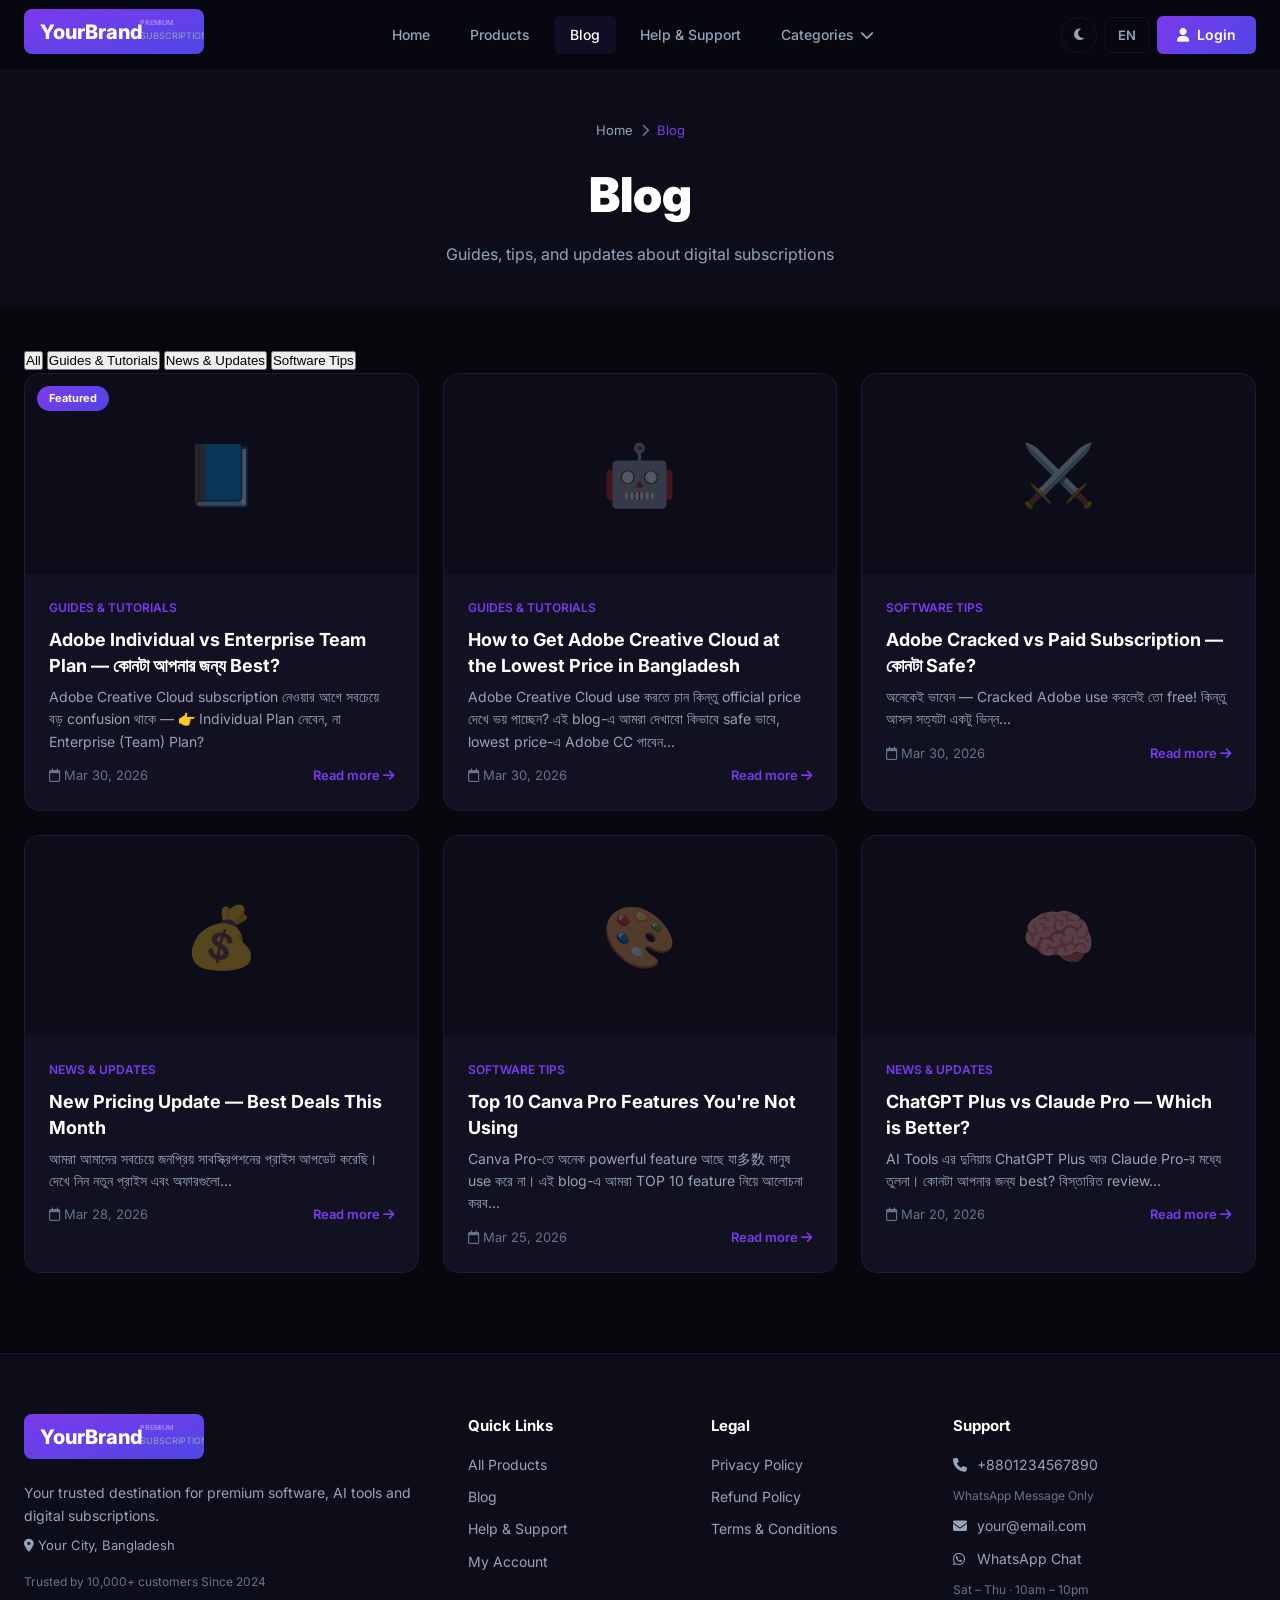
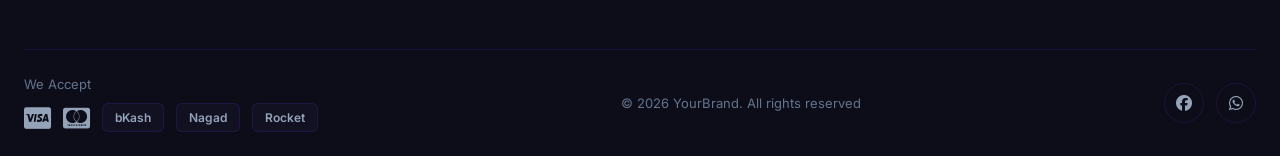
==== blog.html @ 8db52dab "Add files via upload" ====
<!DOCTYPE html>
<html lang="en">
<head>
    <meta charset="UTF-8">
    <meta name="viewport" content="width=device-width, initial-scale=1.0">
    <title>Blog — YourBrand</title>
    <link rel="stylesheet" href="style.css">
    <link href="https://fonts.googleapis.com/css2?family=Inter:wght@300;400;500;600;700;800;900&display=swap" rel="stylesheet">
    <link rel="stylesheet" href="https://cdnjs.cloudflare.com/ajax/libs/font-awesome/6.5.1/css/all.min.css">
</head>
<body>
    <nav class="navbar">
        <div class="container">
            <a href="index.html" class="logo">
                <svg width="180" height="45" viewBox="0 0 180 45" fill="none" xmlns="http://www.w3.org/2000/svg">
                    <rect width="180" height="45" rx="8" fill="url(#logo-grad)"/>
                    <text x="16" y="30" font-family="Inter" font-weight="800" font-size="20" fill="white">YourBrand</text>
                    <text x="116" y="16" font-family="Inter" font-weight="600" font-size="7" fill="#a78bfa">PREMIUM</text>
                    <text x="116" y="30" font-family="Inter" font-weight="400" font-size="9" fill="#94a3b8">SUBSCRIPTIONS</text>
                    <defs><linearGradient id="logo-grad" x1="0" y1="0" x2="1" y2="1"><stop offset="0%" stop-color="#7c3aed"/><stop offset="100%" stop-color="#4f46e5"/></linearGradient></defs>
                </svg>
            </a>
            <div class="nav-links">
                <a href="index.html">Home</a>
                <a href="products.html">Products</a>
                <a href="blog.html" class="active">Blog</a>
                <a href="support.html">Help & Support</a>
                <div class="nav-dropdown">
                    <button class="dropbtn">Categories <i class="fas fa-chevron-down"></i></button>
                    <div class="dropdown-content">
                        <a href="products.html?cat=adobe">Adobe</a>
                        <a href="products.html?cat=ai">AI Tools</a>
                        <a href="products.html?cat=creative">Creative & Design</a>
                        <a href="products.html?cat=video">Video & Editing</a>
                        <a href="products.html?cat=microsoft">Microsoft</a>
                        <a href="products.html?cat=vpn">VPN & Security</a>
                        <a href="products.html?cat=streaming">Streaming & Entertainment</a>
                    </div>
                </div>
            </div>
            <div class="nav-right">
                <button class="theme-toggle" onclick="toggleTheme()"><i class="fas fa-moon"></i></button>
                <button class="lang-toggle">EN</button>
                <a href="login.html" class="btn-login"><i class="fas fa-user"></i> Login</a>
                <div class="hamburger" onclick="toggleMobileMenu()"><i class="fas fa-bars"></i></div>
            </div>
        </div>
    </nav>

    <section class="page-header">
        <div class="container">
            <div class="breadcrumb">
                <a href="index.html">Home</a>
                <i class="fas fa-chevron-right"></i>
                <span class="current">Blog</span>
            </div>
            <h1>Blog</h1>
            <p>Guides, tips, and updates about digital subscriptions</p>
        </div>
    </section>

    <section class="featured-products" style="padding-top:40px;">
        <div class="container">
            <div class="filter-bar" id="blogFilter" style="justify-content:flex-start;">
                <button class="filter-btn active" onclick="filterBlog('all')">All</button>
                <button class="filter-btn" onclick="filterBlog('guides')">Guides & Tutorials</button>
                <button class="filter-btn" onclick="filterBlog('news')">News & Updates</button>
                <button class="filter-btn" onclick="filterBlog('tips')">Software Tips</button>
            </div>

            <div id="blogGrid" class="blog-grid"></div>
        </div>
    </section>

    <footer class="footer">
        <div class="container">
            <div class="footer-grid">
                <div class="footer-brand">
                    <svg width="180" height="45" viewBox="0 0 180 45" fill="none" xmlns="http://www.w3.org/2000/svg">
                        <rect width="180" height="45" rx="8" fill="url(#logo-grad2)"/>
                        <text x="16" y="30" font-family="Inter" font-weight="800" font-size="20" fill="white">YourBrand</text>
                        <text x="116" y="16" font-family="Inter" font-weight="600" font-size="7" fill="#a78bfa">PREMIUM</text>
                        <text x="116" y="30" font-family="Inter" font-weight="400" font-size="9" fill="#94a3b8">SUBSCRIPTIONS</text>
                        <defs><linearGradient id="logo-grad2" x1="0" y1="0" x2="1" y2="1"><stop offset="0%" stop-color="#7c3aed"/><stop offset="100%" stop-color="#4f46e5"/></linearGradient></defs>
                    </svg>
                    <p>Your trusted destination for premium software, AI tools and digital subscriptions.</p>
                    <p class="footer-address"><i class="fas fa-location-dot"></i> Your City, Bangladesh</p>
                    <p class="footer-tagline">Trusted by 10,000+ customers Since 2024</p>
                </div>
                <div class="footer-links">
                    <h4>Quick Links</h4>
                    <ul>
                        <li><a href="products.html">All Products</a></li>
                        <li><a href="blog.html">Blog</a></li>
                        <li><a href="support.html">Help & Support</a></li>
                        <li><a href="dashboard.html">My Account</a></li>
                    </ul>
                </div>
                <div class="footer-links">
                    <h4>Legal</h4>
                    <ul>
                        <li><a href="privacy.html">Privacy Policy</a></li>
                        <li><a href="refund.html">Refund Policy</a></li>
                        <li><a href="privacy.html#terms">Terms & Conditions</a></li>
                    </ul>
                </div>
                <div class="footer-links">
                    <h4>Support</h4>
                    <ul class="support-list">
                        <li><a href="tel:+8801234567890"><i class="fas fa-phone"></i> +8801234567890</a></li>
                        <li class="small-text">WhatsApp Message Only</li>
                        <li><a href="mailto:your@email.com"><i class="fas fa-envelope"></i> your@email.com</a></li>
                        <li><a href="#"><i class="fab fa-whatsapp"></i> WhatsApp Chat</a></li>
                        <li class="small-text">Sat – Thu · 10am – 10pm</li>
                    </ul>
                </div>
            </div>
            <div class="footer-bottom">
                <div class="payment-methods">
                    <p>We Accept</p>
                    <div class="payment-icons">
                        <i class="fab fa-cc-visa"></i>
                        <i class="fab fa-cc-mastercard"></i>
                        <span class="payment-local">bKash</span>
                        <span class="payment-local">Nagad</span>
                        <span class="payment-local">Rocket</span>
                    </div>
                </div>
                <p class="copyright">&copy; 2026 YourBrand. All rights reserved</p>
                <div class="social-links">
                    <a href="#"><i class="fab fa-facebook"></i></a>
                    <a href="#"><i class="fab fa-whatsapp"></i></a>
                </div>
            </div>
        </div>
    </footer>

    <button id="backToTop" onclick="window.scrollTo({top:0,behavior:'smooth'})">
        <i class="fas fa-arrow-up"></i>
    </button>

    <script>
        function toggleTheme() {
            document.body.classList.toggle('light-mode');
            const icon = document.querySelector('.theme-toggle i');
            icon.classList.toggle('fa-moon');
            icon.classList.toggle('fa-sun');
        }
        function toggleMobileMenu() {
            document.querySelector('.nav-links').classList.toggle('open');
            document.querySelector('.nav-right').classList.toggle('open');
        }
        window.addEventListener('scroll', () => {
            document.getElementById('backToTop').style.display = window.scrollY > 300 ? 'flex' : 'none';
        });

        const blogPosts = [
            {
                id: 1, category: "guides", catName: "Guides & Tutorials",
                title: "Adobe Individual vs Enterprise Team Plan — কোনটা আপনার জন্য Best?",
                excerpt: "Adobe Creative Cloud subscription নেওয়ার আগে সবচেয়ে বড় confusion থাকে — 👉 Individual Plan নেবেন, না Enterprise (Team) Plan?",
                date: "Mar 30, 2026", featured: true
            },
            {
                id: 2, category: "guides", catName: "Guides & Tutorials",
                title: "How to Get Adobe Creative Cloud at the Lowest Price in Bangladesh",
                excerpt: "Adobe Creative Cloud use করতে চান কিন্তু official price দেখে ভয় পাচ্ছেন? এই blog-এ আমরা দেখাবো কিভাবে safe ভাবে, lowest price-এ Adobe CC পাবেন...",
                date: "Mar 30, 2026"
            },
            {
                id: 3, category: "tips", catName: "Software Tips",
                title: "Adobe Cracked vs Paid Subscription — কোনটা Safe?",
                excerpt: "অনেকেই ভাবেন — Cracked Adobe use করলেই তো free! কিন্তু আসল সত্যটা একটু ভিন্ন...",
                date: "Mar 30, 2026"
            },
            {
                id: 4, category: "news", catName: "News & Updates",
                title: "New Pricing Update — Best Deals This Month",
                excerpt: "আমরা আমাদের সবচেয়ে জনপ্রিয় সাবস্ক্রিপশনের প্রাইস আপডেট করেছি। দেখে নিন নতুন প্রাইস এবং অফারগুলো...",
                date: "Mar 28, 2026"
            },
            {
                id: 5, category: "tips", catName: "Software Tips",
                title: "Top 10 Canva Pro Features You're Not Using",
                excerpt: "Canva Pro-তে অনেক powerful feature আছে যা多数 মানুষ use করে না। এই blog-এ আমরা TOP 10 feature নিয়ে আলোচনা করব...",
                date: "Mar 25, 2026"
            },
            {
                id: 6, category: "news", catName: "News & Updates",
                title: "ChatGPT Plus vs Claude Pro — Which is Better?",
                excerpt: "AI Tools এর দুনিয়ায় ChatGPT Plus আর Claude Pro-র মধ্যে তুলনা। কোনটা আপনার জন্য best? বিস্তারিত review...",
                date: "Mar 20, 2026"
            }
        ];

        function renderBlog(posts) {
            const grid = document.getElementById('blogGrid');
            grid.innerHTML = '';
            posts.forEach((post, i) => {
                const featuredHtml = post.featured ? '<span style="position:absolute;top:12px;left:12px;background:var(--gradient-1);color:white;padding:4px 12px;border-radius:100px;font-size:11px;font-weight:700">Featured</span>' : '';
                const icons = ['📘','🤖','⚔️','💰','🎨','🧠'];
                const card = `
                    <div class="blog-card">
                        <div class="blog-img" style="position:relative">
                            <span style="font-size:60px;opacity:0.3">${icons[i % icons.length]}</span>
                            ${featuredHtml}
                        </div>
                        <div class="blog-content">
                            <span class="blog-category">${post.catName}</span>
                            <h3>${post.title}</h3>
                            <p>${post.excerpt}</p>
                            <div class="blog-meta">
                                <span><i class="far fa-calendar"></i> ${post.date}</span>
                                <a href="#" class="read-more">Read more <i class="fas fa-arrow-right"></i></a>
                            </div>
                        </div>
                    </div>
                `;
                grid.innerHTML += card;
            });
        }

        function filterBlog(category) {
            document.querySelectorAll('#blogFilter .filter-btn').forEach(b => b.classList.remove('active'));
            event.target.classList.add('active');
            if (category === 'all') renderBlog(blogPosts);
            else renderBlog(blogPosts.filter(p => p.category === category));
        }

        document.addEventListener('DOMContentLoaded', () => renderBlog(blogPosts));
    </script>
</body>
</html>
---- style.css ----
/* ═══════════════════════════════════════
   YOURBRAND — Complete Stylesheet
   Same design as AdobeWala Clone
   ═══════════════════════════════════════ */

:root {
    --bg-primary: #07070d;
    --bg-secondary: #0d0d1a;
    --bg-card: #111122;
    --bg-card-hover: #1a1a30;
    --text-primary: #ffffff;
    --text-secondary: #94a3b8;
    --text-muted: #64748b;
    --accent-primary: #7c3aed;
    --accent-secondary: #4f46e5;
    --accent-glow: rgba(124, 58, 237, 0.3);
    --border-color: rgba(124, 58, 237, 0.15);
    --success: #22c55e;
    --whatsapp: #25d366;
    --gradient-1: linear-gradient(135deg, #7c3aed, #4f46e5);
    --gradient-2: linear-gradient(135deg, #7c3aed, #a855f7);
    --gradient-text: linear-gradient(135deg, #a78bfa, #7c3aed, #4f46e5);
    --shadow-card: 0 8px 32px rgba(0, 0, 0, 0.3);
    --radius: 16px;
    --radius-sm: 10px;
    --radius-xs: 6px;
    --font: 'Inter', -apple-system, sans-serif;
}

.light-mode {
    --bg-primary: #f8fafc;
    --bg-secondary: #f1f5f9;
    --bg-card: #ffffff;
    --bg-card-hover: #f8fafc;
    --text-primary: #0f172a;
    --text-secondary: #475569;
    --text-muted: #94a3b8;
    --border-color: rgba(124, 58, 237, 0.2);
    --shadow-card: 0 8px 32px rgba(0, 0, 0, 0.06);
}

* { margin: 0; padding: 0; box-sizing: border-box; }

body {
    font-family: var(--font);
    background: var(--bg-primary);
    color: var(--text-primary);
    line-height: 1.6;
    overflow-x: hidden;
    transition: background 0.3s, color 0.3s;
}

a { text-decoration: none; color: inherit; }
ul { list-style: none; }
img { max-width: 100%; height: auto; }

.container {
    max-width: 1280px;
    margin: 0 auto;
    padding: 0 24px;
}

/* ── SCROLLBAR ── */
::-webkit-scrollbar { width: 6px; }
::-webkit-scrollbar-track { background: var(--bg-secondary); }
::-webkit-scrollbar-thumb { background: var(--accent-primary); border-radius: 3px; }

/* ── NAVBAR ── */
.navbar {
    position: fixed;
    top: 0;
    left: 0;
    right: 0;
    z-index: 1000;
    background: rgba(7, 7, 13, 0.8);
    backdrop-filter: blur(20px);
    -webkit-backdrop-filter: blur(20px);
    border-bottom: 1px solid var(--border-color);
    transition: background 0.3s;
}

.light-mode .navbar {
    background: rgba(248, 250, 252, 0.8);
}

.navbar .container {
    display: flex;
    align-items: center;
    justify-content: space-between;
    height: 70px;
}

.nav-links {
    display: flex;
    align-items: center;
    gap: 8px;
}

.nav-links a {
    padding: 8px 16px;
    border-radius: var(--radius-xs);
    font-size: 14px;
    font-weight: 500;
    color: var(--text-secondary);
    transition: all 0.3s;
}

.nav-links a:hover,
.nav-links a.active {
    color: var(--text-primary);
    background: rgba(124, 58, 237, 0.1);
}

.nav-dropdown { position: relative; }

.dropbtn {
    background: none;
    border: none;
    color: var(--text-secondary);
    font-family: var(--font);
    font-size: 14px;
    font-weight: 500;
    padding: 8px 16px;
    cursor: pointer;
    display: flex;
    align-items: center;
    gap: 6px;
    border-radius: var(--radius-xs);
}

.dropbtn:hover { color: var(--text-primary); background: rgba(124, 58, 237, 0.1); }

.dropdown-content {
    display: none;
    position: absolute;
    top: 100%;
    left: 0;
    min-width: 220px;
    background: var(--bg-card);
    border: 1px solid var(--border-color);
    border-radius: var(--radius-sm);
    padding: 8px;
    box-shadow: var(--shadow-card);
    z-index: 100;
}

.nav-dropdown:hover .dropdown-content { display: block; }

.dropdown-content a {
    display: block;
    padding: 10px 16px;
    border-radius: var(--radius-xs);
    font-size: 13px;
}

.dropdown-content a:hover { background: rgba(124, 58, 237, 0.1); }

.nav-right {
    display: flex;
    align-items: center;
    gap: 8px;
}

.theme-toggle, .lang-toggle {
    background: none;
    border: 1px solid var(--border-color);
    color: var(--text-secondary);
    width: 36px;
    height: 36px;
    border-radius: 50%;
    cursor: pointer;
    display: flex;
    align-items: center;
    justify-content: center;
    transition: all 0.3s;
    font-family: var(--font);
}

.theme-toggle:hover, .lang-toggle:hover {
    border-color: var(--accent-primary);
    color: var(--text-primary);
}

.lang-toggle { width: auto; padding: 0 12px; border-radius: var(--radius-xs); font-weight: 600; font-size: 13px; }

.btn-login {
    padding: 8px 20px;
    background: var(--gradient-1);
    color: white !important;
    border-radius: var(--radius-xs);
    font-size: 14px;
    font-weight: 600;
    display: flex;
    align-items: center;
    gap: 8px;
    transition: all 0.3s;
}

.btn-login:hover { opacity: 0.9; transform: translateY(-1px); }

.hamburger { display: none; cursor: pointer; color: var(--text-primary); font-size: 22px; }

/* ── HERO ── */
.hero {
    padding: 140px 0 80px;
    text-align: center;
    position: relative;
    overflow: hidden;
}

.hero::before {
    content: '';
    position: absolute;
    top: -50%;
    left: 50%;
    transform: translateX(-50%);
    width: 800px;
    height: 800px;
    background: radial-gradient(circle, rgba(124, 58, 237, 0.08), transparent 70%);
    pointer-events: none;
}

.hero-badge {
    display: inline-block;
    padding: 8px 20px;
    background: rgba(124, 58, 237, 0.1);
    border: 1px solid rgba(124, 58, 237, 0.2);
    border-radius: 100px;
    font-size: 14px;
    font-weight: 500;
    color: var(--accent-primary);
    margin-bottom: 24px;
}

.hero-title {
    font-size: clamp(36px, 5vw, 60px);
    font-weight: 900;
    line-height: 1.1;
    margin-bottom: 20px;
}

.gradient-text {
    background: var(--gradient-text);
    -webkit-background-clip: text;
    -webkit-text-fill-color: transparent;
    background-clip: text;
}

.hero-subtitle {
    font-size: clamp(16px, 2vw, 20px);
    color: var(--text-secondary);
    max-width: 600px;
    margin: 0 auto 32px;
}

.btn-primary {
    display: inline-flex;
    align-items: center;
    gap: 10px;
    padding: 16px 40px;
    background: var(--gradient-1);
    color: white;
    font-size: 16px;
    font-weight: 600;
    border-radius: var(--radius-sm);
    transition: all 0.3s;
    box-shadow: 0 4px 20px rgba(124, 58, 237, 0.3);
}

.btn-primary:hover { transform: translateY(-2px); box-shadow: 0 8px 30px rgba(124, 58, 237, 0.4); }

.hero-stats {
    display: flex;
    justify-content: center;
    gap: 40px;
    margin-top: 60px;
    flex-wrap: wrap;
}

.stat { display: flex; flex-direction: column; align-items: center; }
.stat-num { font-size: 28px; font-weight: 800; color: var(--text-primary); }
.stat-label { font-size: 13px; color: var(--text-muted); margin-top: 4px; }

/* ── SECTIONS ── */
section { padding: 80px 0; }

.section-title {
    font-size: clamp(28px, 3vw, 36px);
    font-weight: 800;
    text-align: center;
    margin-bottom: 8px;
}

.section-subtitle {
    text-align: center;
    color: var(--text-secondary);
    margin-bottom: 40px;
    font-size: 16px;
}

.section-badge {
    display: inline-block;
    padding: 6px 16px;
    background: rgba(124, 58, 237, 0.1);
    border: 1px solid rgba(124, 58, 237, 0.2);
    border-radius: 100px;
    font-size: 13px;
    color: var(--accent-primary);
    font-weight: 500;
}

.section-header {
    display: flex;
    align-items: center;
    justify-content: center;
    gap: 16px;
    margin-bottom: 8px;
    flex-wrap: wrap;
}

/* ── CATEGORIES ── */
.categories-grid {
    display: grid;
    grid-template-columns: repeat(auto-fill, minmax(160px, 1fr));
    gap: 16px;
}

.category-card {
    background: var(--bg-card);
    border: 1px solid var(--border-color);
    border-radius: var(--radius);
    padding: 24px 16px;
    text-align: center;
    transition: all 0.3s;
    cursor: pointer;
}

.category-card:hover {
    transform: translateY(-4px);
    border-color: var(--accent-primary);
    box-shadow: 0 8px 24px rgba(124, 58, 237, 0.15);
}

.cat-icon {
    width: 48px;
    height: 48px;
    background: rgba(124, 58, 237, 0.1);
    border-radius: 12px;
    display: flex;
    align-items: center;
    justify-content: center;
    margin: 0 auto 12px;
    font-size: 20px;
    color: var(--accent-primary);
}

.category-card h3 { font-size: 15px; font-weight: 600; margin-bottom: 6px; }
.category-card p { font-size: 12px; color: var(--text-muted); }

/* ── PRODUCTS GRID ── */
.products-grid {
    display: grid;
    grid-template-columns: repeat(auto-fill, minmax(280px, 1fr));
    gap: 20px;
}

.product-card {
    background: var(--bg-card);
    border: 1px solid var(--border-color);
    border-radius: var(--radius);
    overflow: hidden;
    transition: all 0.3s;
}

.product-card:hover {
    transform: translateY(-4px);
    border-color: rgba(124, 58, 237, 0.3);
    box-shadow: 0 12px 40px rgba(124, 58, 237, 0.1);
}

.product-img {
    position: relative;
    background: var(--bg-secondary);
    padding: 20px;
    display: flex;
    align-items: center;
    justify-content: center;
    height: 220px;
}

.product-img img {
    max-width: 80%;
    max-height: 80%;
    object-fit: contain;
    transition: transform 0.3s;
}

.product-card:hover .product-img img { transform: scale(1.05); }

.badge {
    position: absolute;
    top: 12px;
    left: 12px;
    padding: 4px 12px;
    border-radius: 100px;
    font-size: 11px;
    font-weight: 700;
    text-transform: uppercase;
    letter-spacing: 0.5px;
}

.badge.-flagship { background: linear-gradient(135deg, #7c3aed, #4f46e5); color: white; }
.badge.-hot { background: linear-gradient(135deg, #ef4444, #dc2626); color: white; }
.badge.-popular { background: linear-gradient(135deg, #f59e0b, #d97706); color: white; }
.badge.-primary { background: linear-gradient(135deg, #3b82f6, #2563eb); color: white; }

.product-info {
    padding: 16px 18px 20px;
}

.product-category {
    font-size: 12px;
    color: var(--accent-primary);
    font-weight: 500;
    text-transform: uppercase;
    letter-spacing: 0.5px;
}

.product-info h3 {
    font-size: 16px;
    font-weight: 700;
    margin: 6px 0 8px;
    line-height: 1.3;
}

.sales-count {
    font-size: 13px;
    color: var(--text-muted);
    margin-bottom: 10px;
}

.product-pricing {
    display: flex;
    align-items: baseline;
    gap: 10px;
    margin-bottom: 14px;
}

.sale-price {
    font-size: 24px;
    font-weight: 800;
    color: var(--text-primary);
}

.sale-price .period {
    font-size: 14px;
    font-weight: 500;
    color: var(--text-muted);
}

.original-price {
    font-size: 14px;
    color: var(--text-muted);
    text-decoration: line-through;
}

.btn-view {
    display: inline-flex;
    align-items: center;
    gap: 6px;
    padding: 10px 24px;
    background: rgba(124, 58, 237, 0.1);
    color: var(--accent-primary);
    border: 1px solid rgba(124, 58, 237, 0.2);
    border-radius: var(--radius-xs);
    font-size: 13px;
    font-weight: 600;
    transition: all 0.3s;
}

.btn-view:hover {
    background: var(--accent-primary);
    color: white;
}

.view-all {
    text-align: center;
    margin-top: 40px;
}

.btn-secondary {
    display: inline-flex;
    align-items: center;
    gap: 8px;
    padding: 14px 32px;
    border: 1px solid var(--border-color);
    color: var(--text-primary);
    border-radius: var(--radius-sm);
    font-weight: 600;
    transition: all 0.3s;
}

.btn-secondary:hover {
    border-color: var(--accent-primary);
    background: rgba(124, 58, 237, 0.05);
}

/* ── HOW IT WORKS ── */
.how-it-works { background: var(--bg-secondary); }

.steps-grid {
    display: flex;
    align-items: center;
    justify-content: center;
    gap: 16px;
    flex-wrap: wrap;
}

.step-card {
    background: var(--bg-card);
    border: 1px solid var(--border-color);
    border-radius: var(--radius);
    padding: 32px 24px;
    text-align: center;
    flex: 1;
    min-width: 200px;
    max-width: 260px;
    transition: all 0.3s;
}

.step-card:hover {
    border-color: var(--accent-primary);
    transform: translateY(-2px);
}

.step-num {
    width: 48px;
    height: 48px;
    background: var(--gradient-1);
    border-radius: 50%;
    display: flex;
    align-items: center;
    justify-content: center;
    font-size: 20px;
    font-weight: 700;
    color: white;
    margin: 0 auto 16px;
}

.step-card h3 { font-size: 16px; font-weight: 700; margin-bottom: 8px; }
.step-card p { font-size: 13px; color: var(--text-muted); line-height: 1.5; }

.step-connector {
    color: var(--accent-primary);
    font-size: 24px;
    opacity: 0.5;
    flex-shrink: 0;
}

/* ── WHY US ── */
.features-grid {
    display: grid;
    grid-template-columns: repeat(auto-fill, minmax(260px, 1fr));
    gap: 20px;
}

.feature-card {
    background: var(--bg-card);
    border: 1px solid var(--border-color);
    border-radius: var(--radius);
    padding: 32px 24px;
    text-align: center;
    transition: all 0.3s;
}

.feature-card:hover {
    border-color: var(--accent-primary);
    transform: translateY(-2px);
}

.feature-icon {
    width: 56px;
    height: 56px;
    background: rgba(124, 58, 237, 0.1);
    border-radius: 16px;
    display: flex;
    align-items: center;
    justify-content: center;
    margin: 0 auto 16px;
    font-size: 24px;
    color: var(--accent-primary);
}

.feature-card h3 { font-size: 17px; font-weight: 700; margin-bottom: 10px; }
.feature-card p { font-size: 14px; color: var(--text-secondary); line-height: 1.6; }

/* ── LIVE CHAT ── */
.live-chat { padding: 40px 0; }

.chat-card {
    background: var(--gradient-1);
    border-radius: var(--radius);
    padding: 60px 40px;
    text-align: center;
    position: relative;
    overflow: hidden;
}

.chat-card::before {
    content: '';
    position: absolute;
    top: -50%;
    right: -20%;
    width: 400px;
    height: 400px;
    background: rgba(255, 255, 255, 0.05);
    border-radius: 50%;
}

.chat-content { position: relative; z-index: 1; }

.chat-content h2 {
    font-size: 28px;
    font-weight: 800;
    margin-bottom: 12px;
}

.chat-content p {
    font-size: 16px;
    opacity: 0.9;
    max-width: 500px;
    margin: 0 auto 24px;
    line-height: 1.6;
}

.btn-whatsapp {
    display: inline-flex;
    align-items: center;
    gap: 10px;
    padding: 16px 36px;
    background: var(--whatsapp);
    color: white;
    border-radius: var(--radius-sm);
    font-size: 16px;
    font-weight: 600;
    transition: all 0.3s;
}

.btn-whatsapp:hover { opacity: 0.9; transform: translateY(-2px); }

.chat-status {
    display: block;
    margin-top: 12px;
    font-size: 14px;
    opacity: 0.8;
}

.dot {
    display: inline-block;
    width: 8px;
    height: 8px;
    background: var(--whatsapp);
    border-radius: 50%;
    margin-right: 6px;
    animation: pulse 1.5s infinite;
}

@keyframes pulse {
    0%, 100% { opacity: 1; }
    50% { opacity: 0.4; }
}

/* ── FOOTER ── */
.footer {
    background: var(--bg-secondary);
    border-top: 1px solid var(--border-color);
    padding: 60px 0 0;
}

.footer-grid {
    display: grid;
    grid-template-columns: 2fr 1fr 1fr 1.5fr;
    gap: 40px;
    margin-bottom: 40px;
}

.footer-brand p {
    font-size: 14px;
    color: var(--text-secondary);
    margin-top: 16px;
    line-height: 1.6;
}

.footer-address { margin-top: 8px !important; font-size: 13px !important; }
.footer-tagline { font-size: 12px !important; color: var(--text-muted) !important; }

.footer-links h4 {
    font-size: 15px;
    font-weight: 700;
    margin-bottom: 16px;
    color: var(--text-primary);
}

.footer-links ul li { margin-bottom: 10px; }

.footer-links ul li a {
    font-size: 14px;
    color: var(--text-secondary);
    transition: color 0.3s;
    display: flex;
    align-items: center;
    gap: 8px;
}

.footer-links ul li a:hover { color: var(--accent-primary); }

.small-text {
    font-size: 12px !important;
    color: var(--text-muted) !important;
}

.support-list li a i { width: 16px; }

.footer-bottom {
    border-top: 1px solid var(--border-color);
    padding: 24px 0;
    display: flex;
    align-items: center;
    justify-content: space-between;
    flex-wrap: wrap;
    gap: 16px;
}

.payment-methods p {
    font-size: 13px;
    color: var(--text-muted);
    margin-bottom: 8px;
}

.payment-icons {
    display: flex;
    align-items: center;
    gap: 12px;
    font-size: 24px;
    color: var(--text-secondary);
}

.payment-local {
    background: var(--bg-card);
    padding: 4px 12px;
    border-radius: var(--radius-xs);
    font-size: 12px;
    font-weight: 600;
    border: 1px solid var(--border-color);
}

.copyright {
    font-size: 13px;
    color: var(--text-muted);
}

.social-links {
    display: flex;
    gap: 12px;
}

.social-links a {
    width: 40px;
    height: 40px;
    border: 1px solid var(--border-color);
    border-radius: 50%;
    display: flex;
    align-items: center;
    justify-content: center;
    color: var(--text-secondary);
    transition: all 0.3s;
}

.social-links a:hover {
    border-color: var(--accent-primary);
    color: var(--accent-primary);
}

/* ── BACK TO TOP ── */
#backToTop {
    position: fixed;
    bottom: 30px;
    right: 30px;
    width: 48px;
    height: 48px;
    background: var(--gradient-1);
    color: white;
    border: none;
    border-radius: 50%;
    cursor: pointer;
    display: none;
    align-items: center;
    justify-content: center;
    font-size: 18px;
    box-shadow: 0 4px 20px rgba(124, 58, 237, 0.3);
    transition: all 0.3s;
    z-index: 999;
}

#backToTop:hover { transform: translateY(-3px); }

/* ── PAGE HEADER ── */
.page-header {
    padding: 120px 0 40px;
    text-align: center;
    background: var(--bg-secondary);
}

.page-header h1 { font-size: clamp(32px, 4vw, 48px); font-weight: 900; margin-bottom: 8px; }
.page-header p { color: var(--text-secondary); font-size: 16px; }

.breadcrumb {
    display: flex;
    align-items: center;
    justify-content: center;
    gap: 8px;
    margin-bottom: 16px;
    font-size: 13px;
    color: var(--text-muted);
}

.breadcrumb a { color: var(--text-secondary); }
.breadcrumb a:hover { color: var(--accent-primary); }
.breadcrumb .current { color: var(--accent-primary); }

/* ── PRODUCT DETAIL PAGE ── */
.product-detail {
    padding: 40px 0 80px;
}

.product-detail-grid {
    display: grid;
    grid-template-columns: 1fr 1fr;
    gap: 60px;
    align-items: start;
}

.product-gallery {
    position: sticky;
    top: 100px;
}

.product-gallery img {
    width: 100%;
    border-radius: var(--radius);
    background: var(--bg-card);
    padding: 40px;
}

.product-detail-info h1 {
    font-size: clamp(24px, 3vw, 36px);
    font-weight: 900;
    margin: 12px 0;
}

.product-meta {
    display: flex;
    gap: 20px;
    margin: 12px 0 20px;
    flex-wrap: wrap;
}

.product-meta span {
    font-size: 14px;
    color: var(--text-secondary);
}

.product-meta i { margin-right: 6px; color: var(--accent-primary); }

.product-price-large {
    margin: 24px 0;
}

.product-price-large .price-current {
    font-size: 42px;
    font-weight: 900;
}

.product-price-large .price-current .period {
    font-size: 18px;
    font-weight: 500;
    color: var(--text-muted);
}

.product-price-large .price-original {
    font-size: 18px;
    color: var(--text-muted);
    text-decoration: line-through;
    margin-left: 12px;
}

.highlights-list {
    display: grid;
    grid-template-columns: 1fr 1fr;
    gap: 10px;
    margin: 20px 0 30px;
}

.highlights-list li {
    display: flex;
    align-items: center;
    gap: 10px;
    font-size: 14px;
    color: var(--text-secondary);
}

.highlights-list li i { color: var(--success); }

/* ── PLAN SELECTOR ── */
.plan-selector {
    margin: 30px 0;
}

.plan-selector h3 {
    font-size: 18px;
    font-weight: 700;
    margin-bottom: 16px;
}

.plans {
    display: grid;
    gap: 12px;
}

.plan-card {
    display: flex;
    align-items: center;
    justify-content: space-between;
    padding: 20px 24px;
    background: var(--bg-card);
    border: 1px solid var(--border-color);
    border-radius: var(--radius-sm);
    cursor: pointer;
    transition: all 0.3s;
}

.plan-card:hover,
.plan-card.selected {
    border-color: var(--accent-primary);
    background: rgba(124, 58, 237, 0.05);
}

.plan-card .plan-name { font-weight: 600; }
.plan-card .plan-duration { font-size: 13px; color: var(--text-muted); }
.plan-card .plan-badge {
    padding: 2px 10px;
    border-radius: 100px;
    font-size: 11px;
    font-weight: 700;
    background: var(--gradient-1);
    color: white;
}
.plan-card .plan-sale-price { font-size: 22px; font-weight: 800; }
.plan-card .plan-original-price { font-size: 13px; color: var(--text-muted); text-decoration: line-through; margin-left: 8px; }

.plan-total {
    display: flex;
    align-items: center;
    justify-content: space-between;
    padding: 20px 24px;
    background: rgba(124, 58, 237, 0.05);
    border: 1px solid rgba(124, 58, 237, 0.2);
    border-radius: var(--radius-sm);
    margin-top: 16px;
}

.plan-total .total-label { font-weight: 600; }
.plan-total .total-price { font-size: 24px; font-weight: 800; }

.btn-checkout {
    display: block;
    width: 100%;
    padding: 18px;
    background: var(--gradient-1);
    color: white;
    border: none;
    border-radius: var(--radius-sm);
    font-size: 16px;
    font-weight: 700;
    cursor: pointer;
    transition: all 0.3s;
    text-align: center;
    margin-top: 16px;
}

.btn-checkout:hover { opacity: 0.9; transform: translateY(-2px); }

.trust-badges {
    display: flex;
    justify-content: center;
    gap: 24px;
    margin: 20px 0;
    flex-wrap: wrap;
}

.trust-badges span {
    font-size: 13px;
    color: var(--text-muted);
    display: flex;
    align-items: center;
    gap: 6px;
}

.trust-badges i { color: var(--success); }

/* ── BLOG ── */
.blog-grid {
    display: grid;
    grid-template-columns: repeat(auto-fill, minmax(350px, 1fr));
    gap: 24px;
}

.blog-card {
    background: var(--bg-card);
    border: 1px solid var(--border-color);
    border-radius: var(--radius);
    overflow: hidden;
    transition: all 0.3s;
}

.blog-card:hover {
    transform: translateY(-4px);
    border-color: var(--accent-primary);
}

.blog-card .blog-img {
    height: 200px;
    background: var(--bg-secondary);
    display: flex;
    align-items: center;
    justify-content: center;
    font-size: 40px;
    color: var(--accent-primary);
}

.blog-card .blog-content {
    padding: 20px 24px 24px;
}

.blog-card .blog-category {
    font-size: 12px;
    color: var(--accent-primary);
    font-weight: 600;
    text-transform: uppercase;
}

.blog-card h3 {
    font-size: 18px;
    font-weight: 700;
    margin: 8px 0;
    line-height: 1.4;
}

.blog-card p {
    font-size: 14px;
    color: var(--text-secondary);
    line-height: 1.6;
    margin-bottom: 12px;
}

.blog-card .blog-meta {
    display: flex;
    justify-content: space-between;
    align-items: center;
    font-size: 13px;
    color: var(--text-muted);
}

.blog-card .blog-meta .read-more {
    color: var(--accent-primary);
    font-weight: 600;
}

/* ── SUPPORT PAGE ── */
.support-grid {
    display: grid;
    grid-template-columns: 1fr 1fr;
    gap: 24px;
    margin-bottom: 40px;
}

.support-card {
    background: var(--bg-card);
    border: 1px solid var(--border-color);
    border-radius: var(--radius);
    padding: 32px;
    text-align: center;
    transition: all 0.3s;
}

.support-card:hover { border-color: var(--accent-primary); }

.support-card .support-icon {
    width: 64px;
    height: 64px;
    background: rgba(124, 58, 237, 0.1);
    border-radius: 18px;
    display: flex;
    align-items: center;
    justify-content: center;
    margin: 0 auto 16px;
    font-size: 28px;
    color: var(--accent-primary);
}

.support-card h3 { font-size: 20px; font-weight: 700; margin-bottom: 8px; }
.support-card p { font-size: 14px; color: var(--text-secondary); margin-bottom: 16px; }

.features-list {
    text-align: left;
    margin: 0 auto 20px;
    display: inline-block;
}

.features-list li {
    font-size: 14px;
    color: var(--text-secondary);
    margin-bottom: 8px;
    display: flex;
    align-items: center;
    gap: 8px;
}

.features-list li i { color: var(--success); }

.business-hours {
    background: var(--bg-card);
    border: 1px solid var(--border-color);
    border-radius: var(--radius);
    padding: 32px;
}

.business-hours h3 {
    font-size: 18px;
    font-weight: 700;
    margin-bottom: 16px;
}

.hours-grid {
    display: grid;
    gap: 8px;
}

.hours-row {
    display: flex;
    justify-content: space-between;
    padding: 8px 0;
    border-bottom: 1px solid var(--border-color);
    font-size: 14px;
}

.hours-row:last-child { border-bottom: none; }
.hours-row .day { color: var(--text-secondary); }
.hours-row .time { font-weight: 500; }
.hours-row .now { color: var(--success); }

.faq-section { margin-top: 40px; }
.faq-section h3 { font-size: 24px; font-weight: 800; margin-bottom: 20px; }

.faq-item {
    background: var(--bg-card);
    border: 1px solid var(--border-color);
    border-radius: var(--radius-sm);
    margin-bottom: 12px;
    overflow: hidden;
}

.faq-question {
    padding: 20px 24px;
    font-weight: 600;
    cursor: pointer;
    display: flex;
    justify-content: space-between;
    align-items: center;
}

.faq-question:hover { color: var(--accent-primary); }
.faq-answer {
    padding: 0 24px 20px;
    font-size: 14px;
    color: var(--text-secondary);
    display: none;
    line-height: 1.6;
}

.faq-item.open .faq-answer { display: block; }

/* ── LOGIN PAGE ── */
.auth-container {
    max-width: 440px;
    margin: 40px auto;
}

.auth-box {
    background: var(--bg-card);
    border: 1px solid var(--border-color);
    border-radius: var(--radius);
    padding: 40px;
}

.auth-box h2 {
    font-size: 24px;
    font-weight: 800;
    text-align: center;
    margin-bottom: 8px;
}

.auth-box .auth-subtitle {
    text-align: center;
    color: var(--text-secondary);
    margin-bottom: 32px;
    font-size: 14px;
}

.auth-box .btn-google {
    display: flex;
    align-items: center;
    justify-content: center;
    gap: 10px;
    width: 100%;
    padding: 14px;
    background: var(--bg-primary);
    border: 1px solid var(--border-color);
    border-radius: var(--radius-sm);
    color: var(--text-primary);
    font-size: 15px;
    font-weight: 600;
    cursor: pointer;
    transition: all 0.3s;
}

.auth-box .btn-google:hover { border-color: var(--accent-primary); }

.auth-divider {
    display: flex;
    align-items: center;
    gap: 16px;
    margin: 24px 0;
    color: var(--text-muted);
    font-size: 13px;
}

.auth-divider::before,
.auth-divider::after {
    content: '';
    flex: 1;
    height: 1px;
    background: var(--border-color);
}

.form-group {
    margin-bottom: 20px;
}

.form-group label {
    display: block;
    font-size: 14px;
    font-weight: 500;
    margin-bottom: 8px;
}

.form-group input {
    width: 100%;
    padding: 14px 16px;
    background: var(--bg-primary);
    border: 1px solid var(--border-color);
    border-radius: var(--radius-xs);
    color: var(--text-primary);
    font-size: 15px;
    font-family: var(--font);
    transition: border-color 0.3s;
}

.form-group input:focus {
    outline: none;
    border-color: var(--accent-primary);
}

.form-options {
    display: flex;
    justify-content: flex-end;
    margin-bottom: 20px;
}

.form-options a {
    font-size: 14px;
    color: var(--accent-primary);
}

.btn-submit {
    width: 100%;
    padding: 16px;
    background: var(--gradient-1);
    color: white;
    border: none;
    border-radius: var(--radius-sm);
    font-size: 16px;
    font-weight: 700;
    cursor: pointer;
    transition: all 0.3s;
}

.btn-submit:hover { opacity: 0.9; }

.auth-footer {
    text-align: center;
    margin-top: 20px;
    font-size: 14px;
    color: var(--text-secondary);
}

.auth-footer a { color: var(--accent-primary); font-weight: 600; }

.secure-badge {
    text-align: center;
    margin-top: 16px;
    font-size: 12px;
    color: var(--text-muted);
}

/* ── POLICY PAGES ── */
.policy-content {
    max-width: 800px;
    margin: 0 auto;
    padding: 40px 0;
}

.policy-content h2 {
    font-size: 24px;
    font-weight: 800;
    margin: 32px 0 16px;
    color: var(--accent-primary);
}

.policy-content h3 {
    font-size: 18px;
    font-weight: 700;
    margin: 24px 0 12px;
}

.policy-content p {
    color: var(--text-secondary);
    margin-bottom: 16px;
    line-height: 1.7;
    font-size: 15px;
}

.policy-content ul {
    margin: 12px 0 24px;
    padding-left: 20px;
}

.policy-content ul li {
    color: var(--text-secondary);
    margin-bottom: 10px;
    line-height: 1.6;
    font-size: 15px;
    position: relative;
    padding-left: 8px;
}

.policy-content ul li::before {
    content: '•';
    color: var(--accent-primary);
    font-weight: bold;
    position: absolute;
    left: -16px;
}

/* ── MOBILE RESPONSIVE ── */
@media (max-width: 1024px) {
    .footer-grid {
        grid-template-columns: 1fr 1fr;
    }
    .product-detail-grid {
        grid-template-columns: 1fr;
        gap: 30px;
    }
    .product-gallery { position: static; }
}

@media (max-width: 768px) {
    .nav-links, .nav-right .theme-toggle, .nav-right .lang-toggle, .nav-right .btn-login {
        display: none;
    }
    
    .hamburger { display: block; }
    
    .nav-links.open {
        display: flex;
        flex-direction: column;
        position: absolute;
        top: 70px;
        left: 0;
        right: 0;
        background: var(--bg-primary);
        border-bottom: 1px solid var(--border-color);
        padding: 16px;
        box-shadow: var(--shadow-card);
    }
    
    .nav-right.open {
        display: flex;
        position: absolute;
        top: 280px;
        right: 16px;
        gap: 8px;
    }
    
    .hero { padding: 120px 0 60px; }
    .hero-stats { gap: 24px; }
    .stat-num { font-size: 22px; }
    
    .categories-grid { grid-template-columns: repeat(2, 1fr); }
    .products-grid { grid-template-columns: 1fr; }
    .features-grid { grid-template-columns: 1fr; }
    
    .steps-grid { flex-direction: column; }
    .step-connector { transform: rotate(90deg); }
    
    .footer-grid { grid-template-columns: 1fr; }
    .footer-bottom { flex-direction: column; text-align: center; }
    
    .blog-grid { grid-template-columns: 1fr; }
    .support-grid { grid-template-columns: 1fr; }
    .highlights-list { grid-template-columns: 1fr; }
}

@media (max-width: 480px) {
    .categories-grid { grid-template-columns: 1fr 1fr; gap: 10px; }
    .category-card { padding: 16px 12px; }
    .chat-card { padding: 40px 20px; }
    .auth-box { padding: 24px; }
}
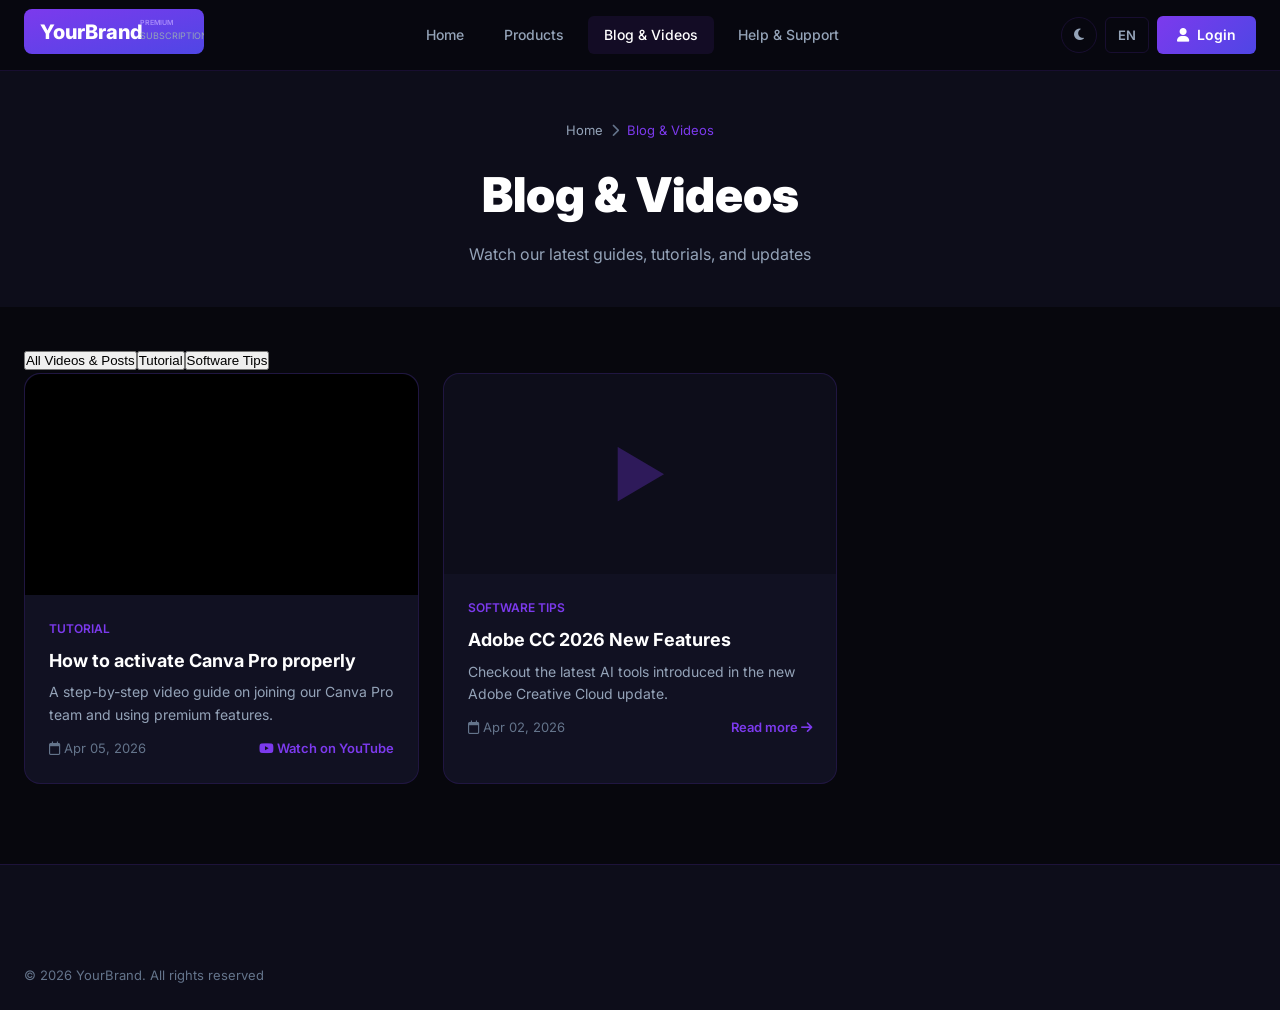
==== commit 039e0b06: "Add files via upload" ====
--- a/blog.html
+++ b/blog.html
@@ -3,10 +3,28 @@
 <head>
     <meta charset="UTF-8">
     <meta name="viewport" content="width=device-width, initial-scale=1.0">
-    <title>Blog — YourBrand</title>
+    <title>Blog & Videos — YourBrand</title>
     <link rel="stylesheet" href="style.css">
     <link href="https://fonts.googleapis.com/css2?family=Inter:wght@300;400;500;600;700;800;900&display=swap" rel="stylesheet">
     <link rel="stylesheet" href="https://cdnjs.cloudflare.com/ajax/libs/font-awesome/6.5.1/css/all.min.css">
+    <style>
+        .video-container {
+            position: relative;
+            padding-bottom: 56.25%; /* 16:9 Aspect Ratio */
+            height: 0;
+            overflow: hidden;
+            border-radius: var(--radius) var(--radius) 0 0;
+            background: #000;
+        }
+        .video-container iframe {
+            position: absolute;
+            top: 0;
+            left: 0;
+            width: 100%;
+            height: 100%;
+            border: 0;
+        }
+    </style>
 </head>
 <body>
     <nav class="navbar">
@@ -23,20 +41,8 @@
             <div class="nav-links">
                 <a href="index.html">Home</a>
                 <a href="products.html">Products</a>
-                <a href="blog.html" class="active">Blog</a>
+                <a href="blog.html" class="active">Blog & Videos</a>
                 <a href="support.html">Help & Support</a>
-                <div class="nav-dropdown">
-                    <button class="dropbtn">Categories <i class="fas fa-chevron-down"></i></button>
-                    <div class="dropdown-content">
-                        <a href="products.html?cat=adobe">Adobe</a>
-                        <a href="products.html?cat=ai">AI Tools</a>
-                        <a href="products.html?cat=creative">Creative & Design</a>
-                        <a href="products.html?cat=video">Video & Editing</a>
-                        <a href="products.html?cat=microsoft">Microsoft</a>
-                        <a href="products.html?cat=vpn">VPN & Security</a>
-                        <a href="products.html?cat=streaming">Streaming & Entertainment</a>
-                    </div>
-                </div>
             </div>
             <div class="nav-right">
                 <button class="theme-toggle" onclick="toggleTheme()"><i class="fas fa-moon"></i></button>
@@ -52,85 +58,34 @@
             <div class="breadcrumb">
                 <a href="index.html">Home</a>
                 <i class="fas fa-chevron-right"></i>
-                <span class="current">Blog</span>
-            </div>
-            <h1>Blog</h1>
-            <p>Guides, tips, and updates about digital subscriptions</p>
+                <span class="current">Blog & Videos</span>
+            </div>
+            <h1>Blog & Videos</h1>
+            <p>Watch our latest guides, tutorials, and updates</p>
         </div>
     </section>
 
     <section class="featured-products" style="padding-top:40px;">
         <div class="container">
             <div class="filter-bar" id="blogFilter" style="justify-content:flex-start;">
-                <button class="filter-btn active" onclick="filterBlog('all')">All</button>
-                <button class="filter-btn" onclick="filterBlog('guides')">Guides & Tutorials</button>
-                <button class="filter-btn" onclick="filterBlog('news')">News & Updates</button>
-                <button class="filter-btn" onclick="filterBlog('tips')">Software Tips</button>
-            </div>
-
-            <div id="blogGrid" class="blog-grid"></div>
+                <!-- Filter buttons will be generated dynamically -->
+                <button class="filter-btn active" onclick="filterBlog('all')">All Videos & Posts</button>
+            </div>
+
+            <div id="blogGrid" class="blog-grid">
+                <!-- Loading State -->
+                <div style="text-align:center; padding:40px; grid-column:1/-1;">
+                    <i class="fas fa-spinner fa-spin" style="font-size:32px; color:var(--accent-primary);"></i>
+                    <p style="margin-top:12px; color:var(--text-secondary);">Loading content from Google Sheet...</p>
+                </div>
+            </div>
         </div>
     </section>
 
     <footer class="footer">
         <div class="container">
-            <div class="footer-grid">
-                <div class="footer-brand">
-                    <svg width="180" height="45" viewBox="0 0 180 45" fill="none" xmlns="http://www.w3.org/2000/svg">
-                        <rect width="180" height="45" rx="8" fill="url(#logo-grad2)"/>
-                        <text x="16" y="30" font-family="Inter" font-weight="800" font-size="20" fill="white">YourBrand</text>
-                        <text x="116" y="16" font-family="Inter" font-weight="600" font-size="7" fill="#a78bfa">PREMIUM</text>
-                        <text x="116" y="30" font-family="Inter" font-weight="400" font-size="9" fill="#94a3b8">SUBSCRIPTIONS</text>
-                        <defs><linearGradient id="logo-grad2" x1="0" y1="0" x2="1" y2="1"><stop offset="0%" stop-color="#7c3aed"/><stop offset="100%" stop-color="#4f46e5"/></linearGradient></defs>
-                    </svg>
-                    <p>Your trusted destination for premium software, AI tools and digital subscriptions.</p>
-                    <p class="footer-address"><i class="fas fa-location-dot"></i> Your City, Bangladesh</p>
-                    <p class="footer-tagline">Trusted by 10,000+ customers Since 2024</p>
-                </div>
-                <div class="footer-links">
-                    <h4>Quick Links</h4>
-                    <ul>
-                        <li><a href="products.html">All Products</a></li>
-                        <li><a href="blog.html">Blog</a></li>
-                        <li><a href="support.html">Help & Support</a></li>
-                        <li><a href="dashboard.html">My Account</a></li>
-                    </ul>
-                </div>
-                <div class="footer-links">
-                    <h4>Legal</h4>
-                    <ul>
-                        <li><a href="privacy.html">Privacy Policy</a></li>
-                        <li><a href="refund.html">Refund Policy</a></li>
-                        <li><a href="privacy.html#terms">Terms & Conditions</a></li>
-                    </ul>
-                </div>
-                <div class="footer-links">
-                    <h4>Support</h4>
-                    <ul class="support-list">
-                        <li><a href="tel:+8801234567890"><i class="fas fa-phone"></i> +8801234567890</a></li>
-                        <li class="small-text">WhatsApp Message Only</li>
-                        <li><a href="mailto:your@email.com"><i class="fas fa-envelope"></i> your@email.com</a></li>
-                        <li><a href="#"><i class="fab fa-whatsapp"></i> WhatsApp Chat</a></li>
-                        <li class="small-text">Sat – Thu · 10am – 10pm</li>
-                    </ul>
-                </div>
-            </div>
-            <div class="footer-bottom">
-                <div class="payment-methods">
-                    <p>We Accept</p>
-                    <div class="payment-icons">
-                        <i class="fab fa-cc-visa"></i>
-                        <i class="fab fa-cc-mastercard"></i>
-                        <span class="payment-local">bKash</span>
-                        <span class="payment-local">Nagad</span>
-                        <span class="payment-local">Rocket</span>
-                    </div>
-                </div>
+            <div class="footer-bottom" style="border-top:none; padding-top:40px;">
                 <p class="copyright">&copy; 2026 YourBrand. All rights reserved</p>
-                <div class="social-links">
-                    <a href="#"><i class="fab fa-facebook"></i></a>
-                    <a href="#"><i class="fab fa-whatsapp"></i></a>
-                </div>
             </div>
         </div>
     </footer>
@@ -140,11 +95,18 @@
     </button>
 
     <script>
+        // ═══════ YOUR GOOGLE SHEET API URL FOR BLOGS ═══════
+        // এখানে আপনার SheetDB API লিংক দিন। 
+        // আপনি চাইলে একই API এ ?sheet=blog যুক্ত করে অন্য ট্যাব থেকে ডেটা আনতে পারেন।
+        const BLOG_SHEET_API = 'https://sheetdb.io/api/v1/yiauoepfjnnog';
+
+        let blogPosts = [];
+        let blogCategories = new Set();
+
         function toggleTheme() {
             document.body.classList.toggle('light-mode');
             const icon = document.querySelector('.theme-toggle i');
-            icon.classList.toggle('fa-moon');
-            icon.classList.toggle('fa-sun');
+            icon.classList.toggle('fa-moon'); icon.classList.toggle('fa-sun');
         }
         function toggleMobileMenu() {
             document.querySelector('.nav-links').classList.toggle('open');
@@ -154,64 +116,90 @@
             document.getElementById('backToTop').style.display = window.scrollY > 300 ? 'flex' : 'none';
         });
 
-        const blogPosts = [
-            {
-                id: 1, category: "guides", catName: "Guides & Tutorials",
-                title: "Adobe Individual vs Enterprise Team Plan — কোনটা আপনার জন্য Best?",
-                excerpt: "Adobe Creative Cloud subscription নেওয়ার আগে সবচেয়ে বড় confusion থাকে — 👉 Individual Plan নেবেন, না Enterprise (Team) Plan?",
-                date: "Mar 30, 2026", featured: true
-            },
-            {
-                id: 2, category: "guides", catName: "Guides & Tutorials",
-                title: "How to Get Adobe Creative Cloud at the Lowest Price in Bangladesh",
-                excerpt: "Adobe Creative Cloud use করতে চান কিন্তু official price দেখে ভয় পাচ্ছেন? এই blog-এ আমরা দেখাবো কিভাবে safe ভাবে, lowest price-এ Adobe CC পাবেন...",
-                date: "Mar 30, 2026"
-            },
-            {
-                id: 3, category: "tips", catName: "Software Tips",
-                title: "Adobe Cracked vs Paid Subscription — কোনটা Safe?",
-                excerpt: "অনেকেই ভাবেন — Cracked Adobe use করলেই তো free! কিন্তু আসল সত্যটা একটু ভিন্ন...",
-                date: "Mar 30, 2026"
-            },
-            {
-                id: 4, category: "news", catName: "News & Updates",
-                title: "New Pricing Update — Best Deals This Month",
-                excerpt: "আমরা আমাদের সবচেয়ে জনপ্রিয় সাবস্ক্রিপশনের প্রাইস আপডেট করেছি। দেখে নিন নতুন প্রাইস এবং অফারগুলো...",
-                date: "Mar 28, 2026"
-            },
-            {
-                id: 5, category: "tips", catName: "Software Tips",
-                title: "Top 10 Canva Pro Features You're Not Using",
-                excerpt: "Canva Pro-তে অনেক powerful feature আছে যা多数 মানুষ use করে না। এই blog-এ আমরা TOP 10 feature নিয়ে আলোচনা করব...",
-                date: "Mar 25, 2026"
-            },
-            {
-                id: 6, category: "news", catName: "News & Updates",
-                title: "ChatGPT Plus vs Claude Pro — Which is Better?",
-                excerpt: "AI Tools এর দুনিয়ায় ChatGPT Plus আর Claude Pro-র মধ্যে তুলনা। কোনটা আপনার জন্য best? বিস্তারিত review...",
-                date: "Mar 20, 2026"
+        // YouTube link convert into Embed link
+        function getEmbedUrl(url) {
+            if (!url) return '';
+            if (url.includes('youtube.com/watch?v=')) {
+                let id = url.split('v=')[1];
+                let ampersandPosition = id.indexOf('&');
+                if (ampersandPosition != -1) id = id.substring(0, ampersandPosition);
+                return `https://www.youtube.com/embed/${id}`;
+            } else if (url.includes('youtu.be/')) {
+                let id = url.split('youtu.be/')[1];
+                let queryPosition = id.indexOf('?');
+                if (queryPosition != -1) id = id.substring(0, queryPosition);
+                return `https://www.youtube.com/embed/${id}`;
             }
-        ];
+            return url; // Fallback for other video platforms
+        }
+
+        async function loadBlogData() {
+            try {
+                const res = await fetch(BLOG_SHEET_API);
+                if(res.ok) {
+                    blogPosts = await res.json();
+                } else {
+                    throw new Error('API failed');
+                }
+            } catch(e) {
+                console.log('Using fallback blog data due to API error');
+                blogPosts = getFallbackBlogs();
+            }
+
+            // Extract categories dynamically
+            blogCategories = new Set(blogPosts.map(post => post.category).filter(c => c));
+            renderFilters();
+            renderBlog(blogPosts);
+        }
+
+        function renderFilters() {
+            const filterBar = document.getElementById('blogFilter');
+            filterBar.innerHTML = `<button class="filter-btn active" onclick="filterBlog('all')">All Videos & Posts</button>`;
+            blogCategories.forEach(cat => {
+                filterBar.innerHTML += `<button class="filter-btn" onclick="filterBlog('${cat}')">${cat}</button>`;
+            });
+        }
 
         function renderBlog(posts) {
             const grid = document.getElementById('blogGrid');
             grid.innerHTML = '';
+            
+            if(posts.length === 0) {
+                grid.innerHTML = '<div style="grid-column:1/-1;text-align:center;color:var(--text-muted)">No posts or videos found.</div>';
+                return;
+            }
+
             posts.forEach((post, i) => {
-                const featuredHtml = post.featured ? '<span style="position:absolute;top:12px;left:12px;background:var(--gradient-1);color:white;padding:4px 12px;border-radius:100px;font-size:11px;font-weight:700">Featured</span>' : '';
-                const icons = ['📘','🤖','⚔️','💰','🎨','🧠'];
+                const icons = ['📘','▶️','⚔️','🎬','🎨','🧠'];
+                let mediaHtml = '';
+
+                // Check if video link exists in the sheet
+                if (post.video_link && post.video_link.trim() !== '') {
+                    const embedUrl = getEmbedUrl(post.video_link);
+                    mediaHtml = `
+                        <div class="video-container">
+                            <iframe src="${embedUrl}" allowfullscreen loading="lazy"></iframe>
+                        </div>
+                    `;
+                } else {
+                    // Fallback to normal image/icon if no video link
+                    mediaHtml = `
+                        <div class="blog-img" style="position:relative; height:200px; display:flex; align-items:center; justify-content:center; background:var(--bg-secondary); border-radius:var(--radius) var(--radius) 0 0;">
+                            <span style="font-size:60px;opacity:0.3">${icons[i % icons.length]}</span>
+                        </div>
+                    `;
+                }
+
                 const card = `
                     <div class="blog-card">
-                        <div class="blog-img" style="position:relative">
-                            <span style="font-size:60px;opacity:0.3">${icons[i % icons.length]}</span>
-                            ${featuredHtml}
-                        </div>
+                        ${mediaHtml}
                         <div class="blog-content">
-                            <span class="blog-category">${post.catName}</span>
+                            <span class="blog-category">${post.category || 'Updates'}</span>
                             <h3>${post.title}</h3>
                             <p>${post.excerpt}</p>
                             <div class="blog-meta">
-                                <span><i class="far fa-calendar"></i> ${post.date}</span>
-                                <a href="#" class="read-more">Read more <i class="fas fa-arrow-right"></i></a>
+                                <span><i class="far fa-calendar"></i> ${post.date || 'Recent'}</span>
+                                ${post.video_link ? `<a href="${post.video_link}" target="_blank" class="read-more"><i class="fab fa-youtube"></i> Watch on YouTube</a>` : `<a href="#" class="read-more">Read more <i class="fas fa-arrow-right"></i></a>`}
                             </div>
                         </div>
                     </div>
@@ -227,7 +215,27 @@
             else renderBlog(blogPosts.filter(p => p.category === category));
         }
 
-        document.addEventListener('DOMContentLoaded', () => renderBlog(blogPosts));
+        // Fallback data structure showing how your sheet should look
+        function getFallbackBlogs() {
+            return [
+                {
+                    category: "Tutorial",
+                    title: "How to activate Canva Pro properly",
+                    excerpt: "A step-by-step video guide on joining our Canva Pro team and using premium features.",
+                    date: "Apr 05, 2026",
+                    video_link: "https://www.youtube.com/watch?v=dQw4w9WgXcQ" // Example YT Link
+                },
+                {
+                    category: "Software Tips",
+                    title: "Adobe CC 2026 New Features",
+                    excerpt: "Checkout the latest AI tools introduced in the new Adobe Creative Cloud update.",
+                    date: "Apr 02, 2026",
+                    video_link: "" // No video, will show generic icon
+                }
+            ];
+        }
+
+        document.addEventListener('DOMContentLoaded', loadBlogData);
     </script>
 </body>
 </html>
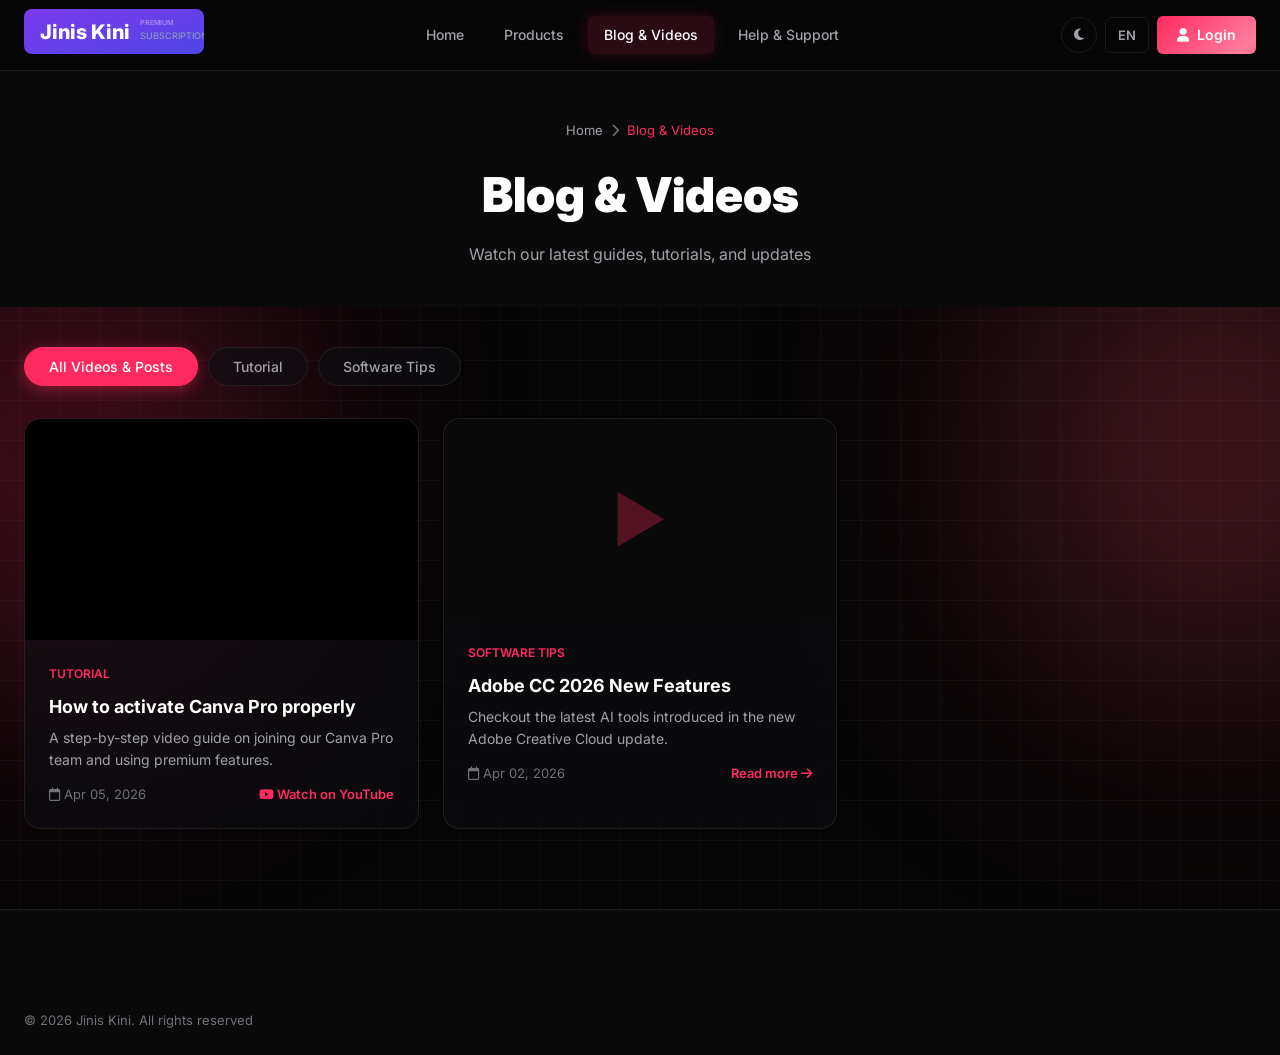
==== commit b562cb69: "Add files via upload" ====
--- a/blog.html
+++ b/blog.html
@@ -3,7 +3,7 @@
 <head>
     <meta charset="UTF-8">
     <meta name="viewport" content="width=device-width, initial-scale=1.0">
-    <title>Blog & Videos — YourBrand</title>
+    <title>Blog & Videos — Jinis Kini</title>
     <link rel="stylesheet" href="style.css">
     <link href="https://fonts.googleapis.com/css2?family=Inter:wght@300;400;500;600;700;800;900&display=swap" rel="stylesheet">
     <link rel="stylesheet" href="https://cdnjs.cloudflare.com/ajax/libs/font-awesome/6.5.1/css/all.min.css">
@@ -32,7 +32,7 @@
             <a href="index.html" class="logo">
                 <svg width="180" height="45" viewBox="0 0 180 45" fill="none" xmlns="http://www.w3.org/2000/svg">
                     <rect width="180" height="45" rx="8" fill="url(#logo-grad)"/>
-                    <text x="16" y="30" font-family="Inter" font-weight="800" font-size="20" fill="white">YourBrand</text>
+                    <text x="16" y="30" font-family="Inter" font-weight="800" font-size="20" fill="white">Jinis Kini</text>
                     <text x="116" y="16" font-family="Inter" font-weight="600" font-size="7" fill="#a78bfa">PREMIUM</text>
                     <text x="116" y="30" font-family="Inter" font-weight="400" font-size="9" fill="#94a3b8">SUBSCRIPTIONS</text>
                     <defs><linearGradient id="logo-grad" x1="0" y1="0" x2="1" y2="1"><stop offset="0%" stop-color="#7c3aed"/><stop offset="100%" stop-color="#4f46e5"/></linearGradient></defs>
@@ -46,7 +46,8 @@
             </div>
             <div class="nav-right">
                 <button class="theme-toggle" onclick="toggleTheme()"><i class="fas fa-moon"></i></button>
-                <button class="lang-toggle">EN</button>
+                <!-- Language Button Updated -->
+                <button class="lang-toggle" id="langBtn" onclick="toggleLanguage()">EN</button>
                 <a href="login.html" class="btn-login"><i class="fas fa-user"></i> Login</a>
                 <div class="hamburger" onclick="toggleMobileMenu()"><i class="fas fa-bars"></i></div>
             </div>
@@ -85,7 +86,7 @@
     <footer class="footer">
         <div class="container">
             <div class="footer-bottom" style="border-top:none; padding-top:40px;">
-                <p class="copyright">&copy; 2026 YourBrand. All rights reserved</p>
+                <p class="copyright">&copy; 2026 Jinis Kini. All rights reserved</p>
             </div>
         </div>
     </footer>
@@ -94,10 +95,22 @@
         <i class="fas fa-arrow-up"></i>
     </button>
 
+    <!-- Google Translate Element (Hidden) -->
+    <div id="google_translate_element" style="display:none;"></div>
+
+    <script type="text/javascript">
+        function googleTranslateElementInit() {
+            new google.translate.TranslateElement({
+                pageLanguage: 'en', 
+                includedLanguages: 'en,bn', 
+                autoDisplay: false
+            }, 'google_translate_element');
+        }
+    </script>
+    <script type="text/javascript" src="https://translate.google.com/translate_a/element.js?cb=googleTranslateElementInit"></script>
+
     <script>
         // ═══════ YOUR GOOGLE SHEET API URL FOR BLOGS ═══════
-        // এখানে আপনার SheetDB API লিংক দিন। 
-        // আপনি চাইলে একই API এ ?sheet=blog যুক্ত করে অন্য ট্যাব থেকে ডেটা আনতে পারেন।
         const BLOG_SHEET_API = 'https://sheetdb.io/api/v1/yiauoepfjnnog';
 
         let blogPosts = [];
@@ -115,6 +128,29 @@
         window.addEventListener('scroll', () => {
             document.getElementById('backToTop').style.display = window.scrollY > 300 ? 'flex' : 'none';
         });
+
+        // ── Translation Toggle Logic ──
+        let isBangla = false;
+        function toggleLanguage() {
+            let selectField = document.querySelector(".goog-te-combo");
+            let langBtn = document.getElementById('langBtn');
+            
+            if (selectField) {
+                if (!isBangla) {
+                    selectField.value = "bn";
+                    selectField.dispatchEvent(new Event("change"));
+                    langBtn.innerText = "BN";
+                    isBangla = true;
+                } else {
+                    selectField.value = "en";
+                    selectField.dispatchEvent(new Event("change"));
+                    langBtn.innerText = "EN";
+                    isBangla = false;
+                }
+            } else {
+                console.log("Google Translate is still loading...");
+            }
+        }
 
         // YouTube link convert into Embed link
         function getEmbedUrl(url) {
@@ -130,7 +166,7 @@
                 if (queryPosition != -1) id = id.substring(0, queryPosition);
                 return `https://www.youtube.com/embed/${id}`;
             }
-            return url; // Fallback for other video platforms
+            return url; 
         }
 
         async function loadBlogData() {
@@ -146,7 +182,6 @@
                 blogPosts = getFallbackBlogs();
             }
 
-            // Extract categories dynamically
             blogCategories = new Set(blogPosts.map(post => post.category).filter(c => c));
             renderFilters();
             renderBlog(blogPosts);
@@ -173,7 +208,6 @@
                 const icons = ['📘','▶️','⚔️','🎬','🎨','🧠'];
                 let mediaHtml = '';
 
-                // Check if video link exists in the sheet
                 if (post.video_link && post.video_link.trim() !== '') {
                     const embedUrl = getEmbedUrl(post.video_link);
                     mediaHtml = `
@@ -182,7 +216,6 @@
                         </div>
                     `;
                 } else {
-                    // Fallback to normal image/icon if no video link
                     mediaHtml = `
                         <div class="blog-img" style="position:relative; height:200px; display:flex; align-items:center; justify-content:center; background:var(--bg-secondary); border-radius:var(--radius) var(--radius) 0 0;">
                             <span style="font-size:60px;opacity:0.3">${icons[i % icons.length]}</span>
@@ -215,7 +248,6 @@
             else renderBlog(blogPosts.filter(p => p.category === category));
         }
 
-        // Fallback data structure showing how your sheet should look
         function getFallbackBlogs() {
             return [
                 {
@@ -223,14 +255,14 @@
                     title: "How to activate Canva Pro properly",
                     excerpt: "A step-by-step video guide on joining our Canva Pro team and using premium features.",
                     date: "Apr 05, 2026",
-                    video_link: "https://www.youtube.com/watch?v=dQw4w9WgXcQ" // Example YT Link
+                    video_link: "https://www.youtube.com/watch?v=dQw4w9WgXcQ"
                 },
                 {
                     category: "Software Tips",
                     title: "Adobe CC 2026 New Features",
                     excerpt: "Checkout the latest AI tools introduced in the new Adobe Creative Cloud update.",
                     date: "Apr 02, 2026",
-                    video_link: "" // No video, will show generic icon
+                    video_link: "" 
                 }
             ];
         }
--- a/style.css
+++ b/style.css
@@ -1,26 +1,27 @@
 /* ═══════════════════════════════════════
-   YOURBRAND — Complete Stylesheet
-   Same design as AdobeWala Clone
+   Jinis Kini — Complete Stylesheet (Red/Pink Theme & 3-Col Mobile)
    ═══════════════════════════════════════ */
 
 :root {
-    --bg-primary: #07070d;
-    --bg-secondary: #0d0d1a;
-    --bg-card: #111122;
-    --bg-card-hover: #1a1a30;
+    --bg-primary: #050505;
+    --bg-secondary: #0a0a0a;
+    --bg-card: #0f0f13;
+    --bg-card-hover: #16161c;
     --text-primary: #ffffff;
-    --text-secondary: #94a3b8;
-    --text-muted: #64748b;
-    --accent-primary: #7c3aed;
-    --accent-secondary: #4f46e5;
-    --accent-glow: rgba(124, 58, 237, 0.3);
-    --border-color: rgba(124, 58, 237, 0.15);
+    --text-secondary: #a1a1aa;
+    --text-muted: #71717a;
+    
+    --accent-primary: #ff2a5f; 
+    --accent-secondary: #ff4a6b;
+    --accent-glow: rgba(255, 42, 95, 0.3);
+    --border-color: rgba(255, 255, 255, 0.08);
     --success: #22c55e;
     --whatsapp: #25d366;
-    --gradient-1: linear-gradient(135deg, #7c3aed, #4f46e5);
-    --gradient-2: linear-gradient(135deg, #7c3aed, #a855f7);
-    --gradient-text: linear-gradient(135deg, #a78bfa, #7c3aed, #4f46e5);
-    --shadow-card: 0 8px 32px rgba(0, 0, 0, 0.3);
+    
+    --gradient-1: linear-gradient(135deg, #ff2a5f, #ff4a6b);
+    --gradient-2: linear-gradient(135deg, #ff2a5f, #ff7b9c);
+    --gradient-text: linear-gradient(135deg, #ff7b9c, #ff2a5f);
+    --shadow-card: 0 8px 32px rgba(0, 0, 0, 0.5);
     --radius: 16px;
     --radius-sm: 10px;
     --radius-xs: 6px;
@@ -35,7 +36,7 @@
     --text-primary: #0f172a;
     --text-secondary: #475569;
     --text-muted: #94a3b8;
-    --border-color: rgba(124, 58, 237, 0.2);
+    --border-color: rgba(255, 42, 95, 0.2);
     --shadow-card: 0 8px 32px rgba(0, 0, 0, 0.06);
 }
 
@@ -43,7 +44,12 @@
 
 body {
     font-family: var(--font);
-    background: var(--bg-primary);
+    background-color: var(--bg-primary);
+    background-image: 
+        linear-gradient(rgba(255, 255, 255, 0.03) 1px, transparent 1px),
+        linear-gradient(90deg, rgba(255, 255, 255, 0.03) 1px, transparent 1px);
+    background-size: 40px 40px; 
+    background-position: center top;
     color: var(--text-primary);
     line-height: 1.6;
     overflow-x: hidden;
@@ -72,7 +78,7 @@
     left: 0;
     right: 0;
     z-index: 1000;
-    background: rgba(7, 7, 13, 0.8);
+    background: rgba(5, 5, 5, 0.8);
     backdrop-filter: blur(20px);
     -webkit-backdrop-filter: blur(20px);
     border-bottom: 1px solid var(--border-color);
@@ -108,7 +114,7 @@
 .nav-links a:hover,
 .nav-links a.active {
     color: var(--text-primary);
-    background: rgba(124, 58, 237, 0.1);
+    background: rgba(255, 42, 95, 0.1);
 }
 
 .nav-dropdown { position: relative; }
@@ -128,7 +134,7 @@
     border-radius: var(--radius-xs);
 }
 
-.dropbtn:hover { color: var(--text-primary); background: rgba(124, 58, 237, 0.1); }
+.dropbtn:hover { color: var(--text-primary); background: rgba(255, 42, 95, 0.1); }
 
 .dropdown-content {
     display: none;
@@ -153,7 +159,7 @@
     font-size: 13px;
 }
 
-.dropdown-content a:hover { background: rgba(124, 58, 237, 0.1); }
+.dropdown-content a:hover { background: rgba(255, 42, 95, 0.1); }
 
 .nav-right {
     display: flex;
@@ -211,20 +217,22 @@
 .hero::before {
     content: '';
     position: absolute;
-    top: -50%;
+    top: -20%;
     left: 50%;
     transform: translateX(-50%);
-    width: 800px;
+    width: 100vw;
+    max-width: 1000px;
     height: 800px;
-    background: radial-gradient(circle, rgba(124, 58, 237, 0.08), transparent 70%);
+    background: radial-gradient(circle, rgba(255, 42, 95, 0.15), transparent 70%);
     pointer-events: none;
+    z-index: -1;
 }
 
 .hero-badge {
     display: inline-block;
     padding: 8px 20px;
-    background: rgba(124, 58, 237, 0.1);
-    border: 1px solid rgba(124, 58, 237, 0.2);
+    background: rgba(255, 42, 95, 0.1);
+    border: 1px solid rgba(255, 42, 95, 0.2);
     border-radius: 100px;
     font-size: 14px;
     font-weight: 500;
@@ -264,10 +272,10 @@
     font-weight: 600;
     border-radius: var(--radius-sm);
     transition: all 0.3s;
-    box-shadow: 0 4px 20px rgba(124, 58, 237, 0.3);
-}
-
-.btn-primary:hover { transform: translateY(-2px); box-shadow: 0 8px 30px rgba(124, 58, 237, 0.4); }
+    box-shadow: 0 8px 24px rgba(255, 42, 95, 0.3);
+}
+
+.btn-primary:hover { transform: translateY(-2px); box-shadow: 0 8px 30px rgba(255, 42, 95, 0.4); }
 
 .hero-stats {
     display: flex;
@@ -301,8 +309,8 @@
 .section-badge {
     display: inline-block;
     padding: 6px 16px;
-    background: rgba(124, 58, 237, 0.1);
-    border: 1px solid rgba(124, 58, 237, 0.2);
+    background: rgba(255, 42, 95, 0.1);
+    border: 1px solid rgba(255, 42, 95, 0.2);
     border-radius: 100px;
     font-size: 13px;
     color: var(--accent-primary);
@@ -338,13 +346,13 @@
 .category-card:hover {
     transform: translateY(-4px);
     border-color: var(--accent-primary);
-    box-shadow: 0 8px 24px rgba(124, 58, 237, 0.15);
+    box-shadow: 0 8px 24px rgba(255, 42, 95, 0.15);
 }
 
 .cat-icon {
     width: 48px;
     height: 48px;
-    background: rgba(124, 58, 237, 0.1);
+    background: rgba(255, 42, 95, 0.1);
     border-radius: 12px;
     display: flex;
     align-items: center;
@@ -374,8 +382,8 @@
 
 .product-card:hover {
     transform: translateY(-4px);
-    border-color: rgba(124, 58, 237, 0.3);
-    box-shadow: 0 12px 40px rgba(124, 58, 237, 0.1);
+    border-color: rgba(255, 42, 95, 0.3);
+    box-shadow: 0 12px 40px rgba(255, 42, 95, 0.1);
 }
 
 .product-img {
@@ -409,7 +417,7 @@
     letter-spacing: 0.5px;
 }
 
-.badge.-flagship { background: linear-gradient(135deg, #7c3aed, #4f46e5); color: white; }
+.badge.-flagship { background: linear-gradient(135deg, #ff2a5f, #ff4a6b); color: white; }
 .badge.-hot { background: linear-gradient(135deg, #ef4444, #dc2626); color: white; }
 .badge.-popular { background: linear-gradient(135deg, #f59e0b, #d97706); color: white; }
 .badge.-primary { background: linear-gradient(135deg, #3b82f6, #2563eb); color: white; }
@@ -469,9 +477,9 @@
     align-items: center;
     gap: 6px;
     padding: 10px 24px;
-    background: rgba(124, 58, 237, 0.1);
+    background: rgba(255, 42, 95, 0.1);
     color: var(--accent-primary);
-    border: 1px solid rgba(124, 58, 237, 0.2);
+    border: 1px solid rgba(255, 42, 95, 0.2);
     border-radius: var(--radius-xs);
     font-size: 13px;
     font-weight: 600;
@@ -502,7 +510,7 @@
 
 .btn-secondary:hover {
     border-color: var(--accent-primary);
-    background: rgba(124, 58, 237, 0.05);
+    background: rgba(255, 42, 95, 0.05);
 }
 
 /* ── HOW IT WORKS ── */
@@ -581,7 +589,7 @@
 .feature-icon {
     width: 56px;
     height: 56px;
-    background: rgba(124, 58, 237, 0.1);
+    background: rgba(255, 42, 95, 0.1);
     border-radius: 16px;
     display: flex;
     align-items: center;
@@ -797,7 +805,7 @@
     align-items: center;
     justify-content: center;
     font-size: 18px;
-    box-shadow: 0 4px 20px rgba(124, 58, 237, 0.3);
+    box-shadow: 0 4px 20px rgba(255, 42, 95, 0.3);
     transition: all 0.3s;
     z-index: 999;
 }
@@ -942,7 +950,7 @@
 .plan-card:hover,
 .plan-card.selected {
     border-color: var(--accent-primary);
-    background: rgba(124, 58, 237, 0.05);
+    background: rgba(255, 42, 95, 0.05);
 }
 
 .plan-card .plan-name { font-weight: 600; }
@@ -963,8 +971,8 @@
     align-items: center;
     justify-content: space-between;
     padding: 20px 24px;
-    background: rgba(124, 58, 237, 0.05);
-    border: 1px solid rgba(124, 58, 237, 0.2);
+    background: rgba(255, 42, 95, 0.05);
+    border: 1px solid rgba(255, 42, 95, 0.2);
     border-radius: var(--radius-sm);
     margin-top: 16px;
 }
@@ -1098,7 +1106,7 @@
 .support-card .support-icon {
     width: 64px;
     height: 64px;
-    background: rgba(124, 58, 237, 0.1);
+    background: rgba(255, 42, 95, 0.1);
     border-radius: 18px;
     display: flex;
     align-items: center;
@@ -1417,7 +1425,23 @@
     .stat-num { font-size: 22px; }
     
     .categories-grid { grid-template-columns: repeat(2, 1fr); }
-    .products-grid { grid-template-columns: 1fr; }
+    
+    /* ── MOBILE: 3 COLUMN GRID ── */
+    .products-grid { 
+        grid-template-columns: repeat(3, 1fr); 
+        gap: 8px; 
+    }
+    .product-img { height: 100px; padding: 8px; }
+    .product-info { padding: 8px; }
+    .product-info h3 { font-size: 11px; margin: 4px 0; line-height: 1.2; }
+    .product-category { font-size: 9px; }
+    .sales-count { font-size: 10px; margin-bottom: 6px; }
+    .sale-price { font-size: 14px; }
+    .sale-price .period { font-size: 10px; }
+    .original-price { font-size: 11px; }
+    .btn-view { padding: 6px; font-size: 10px; justify-content: center; width: 100%; }
+    .badge { font-size: 8px; padding: 2px 6px; top: 6px; left: 6px; }
+    
     .features-grid { grid-template-columns: 1fr; }
     
     .steps-grid { flex-direction: column; }
@@ -1436,4 +1460,753 @@
     .category-card { padding: 16px 12px; }
     .chat-card { padding: 40px 20px; }
     .auth-box { padding: 24px; }
+}/* ═══════════════════════════════════════
+   YOURBRAND — Complete Stylesheet (Red/Pink Flashy Theme)
+   ═══════════════════════════════════════ */
+
+:root {
+    --bg-primary: #050505;
+    --bg-secondary: #0a0a0a;
+    --bg-card: #0f0f13;
+    --bg-card-hover: #16161c;
+    --text-primary: #ffffff;
+    --text-secondary: #a1a1aa;
+    --text-muted: #71717a;
+    
+    --accent-primary: #ff2a5f; 
+    --accent-secondary: #ff4a6b;
+    --accent-glow: rgba(255, 42, 95, 0.4);
+    --border-color: rgba(255, 255, 255, 0.08);
+    --success: #22c55e;
+    --whatsapp: #25d366;
+    
+    --gradient-1: linear-gradient(135deg, #ff2a5f, #ff7b9c, #ff2a5f);
+    --gradient-2: linear-gradient(135deg, #ff2a5f, #ff7b9c);
+    --gradient-text: linear-gradient(135deg, #ff7b9c, #ff2a5f);
+    --shadow-card: 0 8px 32px rgba(0, 0, 0, 0.5);
+    --radius: 16px;
+    --radius-sm: 10px;
+    --radius-xs: 6px;
+    --font: 'Inter', -apple-system, sans-serif;
+}
+
+.light-mode {
+    --bg-primary: #f8fafc;
+    --bg-secondary: #f1f5f9;
+    --bg-card: #ffffff;
+    --bg-card-hover: #f8fafc;
+    --text-primary: #0f172a;
+    --text-secondary: #475569;
+    --text-muted: #94a3b8;
+    --border-color: rgba(255, 42, 95, 0.2);
+    --shadow-card: 0 8px 32px rgba(0, 0, 0, 0.06);
+}
+
+* { margin: 0; padding: 0; box-sizing: border-box; }
+
+body {
+    font-family: var(--font);
+    background-color: var(--bg-primary);
+    background-image: 
+        linear-gradient(rgba(255, 255, 255, 0.03) 1px, transparent 1px),
+        linear-gradient(90deg, rgba(255, 255, 255, 0.03) 1px, transparent 1px);
+    background-size: 40px 40px; 
+    background-position: center top;
+    color: var(--text-primary);
+    line-height: 1.6;
+    overflow-x: hidden;
+    transition: background 0.3s, color 0.3s;
+    position: relative;
+}
+
+/* ── 2 PASHE GRADIENT AMBIENT GLOW ── */
+body::before, body::after {
+    content: '';
+    position: fixed;
+    top: 0;
+    width: 40vw;
+    height: 100vh;
+    z-index: -2;
+    pointer-events: none;
+    filter: blur(120px);
+    opacity: 0.15;
+    animation: pulseGlow 8s alternate infinite ease-in-out;
+}
+body::before {
+    left: -15vw;
+    background: radial-gradient(circle, var(--accent-primary), transparent 70%);
+}
+body::after {
+    right: -15vw;
+    background: radial-gradient(circle, var(--accent-secondary), transparent 70%);
+    animation-delay: -4s;
+}
+@keyframes pulseGlow {
+    0% { transform: scale(1) translateY(0); opacity: 0.1; }
+    100% { transform: scale(1.3) translateY(5%); opacity: 0.25; }
+}
+
+a { text-decoration: none; color: inherit; }
+ul { list-style: none; }
+img { max-width: 100%; height: auto; }
+
+.container {
+    max-width: 1280px;
+    margin: 0 auto;
+    padding: 0 24px;
+}
+
+/* ── SCROLLBAR ── */
+::-webkit-scrollbar { width: 6px; }
+::-webkit-scrollbar-track { background: var(--bg-secondary); }
+::-webkit-scrollbar-thumb { background: var(--accent-primary); border-radius: 3px; }
+
+/* ── NAVBAR ── */
+.navbar {
+    position: fixed;
+    top: 0;
+    left: 0;
+    right: 0;
+    z-index: 1000;
+    background: rgba(5, 5, 5, 0.7);
+    backdrop-filter: blur(20px);
+    -webkit-backdrop-filter: blur(20px);
+    border-bottom: 1px solid var(--border-color);
+    transition: background 0.3s;
+}
+
+.light-mode .navbar {
+    background: rgba(248, 250, 252, 0.8);
+}
+
+.navbar .container {
+    display: flex;
+    align-items: center;
+    justify-content: space-between;
+    height: 70px;
+}
+
+.nav-links {
+    display: flex;
+    align-items: center;
+    gap: 8px;
+}
+
+.nav-links a {
+    padding: 8px 16px;
+    border-radius: var(--radius-xs);
+    font-size: 14px;
+    font-weight: 500;
+    color: var(--text-secondary);
+    transition: all 0.3s;
+}
+
+.nav-links a:hover,
+.nav-links a.active {
+    color: var(--text-primary);
+    background: rgba(255, 42, 95, 0.15);
+    box-shadow: 0 0 15px rgba(255, 42, 95, 0.2);
+}
+
+.nav-dropdown { position: relative; }
+
+.dropbtn {
+    background: none;
+    border: none;
+    color: var(--text-secondary);
+    font-family: var(--font);
+    font-size: 14px;
+    font-weight: 500;
+    padding: 8px 16px;
+    cursor: pointer;
+    display: flex;
+    align-items: center;
+    gap: 6px;
+    border-radius: var(--radius-xs);
+}
+
+.dropbtn:hover { color: var(--text-primary); background: rgba(255, 42, 95, 0.1); }
+
+.dropdown-content {
+    display: none;
+    position: absolute;
+    top: 100%;
+    left: 0;
+    min-width: 220px;
+    background: var(--bg-card);
+    border: 1px solid var(--border-color);
+    border-radius: var(--radius-sm);
+    padding: 8px;
+    box-shadow: var(--shadow-card);
+    z-index: 100;
+}
+
+.nav-dropdown:hover .dropdown-content { display: block; }
+
+.dropdown-content a {
+    display: block;
+    padding: 10px 16px;
+    border-radius: var(--radius-xs);
+    font-size: 13px;
+}
+
+.dropdown-content a:hover { background: rgba(255, 42, 95, 0.1); }
+
+.nav-right {
+    display: flex;
+    align-items: center;
+    gap: 8px;
+}
+
+.theme-toggle, .lang-toggle {
+    background: none;
+    border: 1px solid var(--border-color);
+    color: var(--text-secondary);
+    width: 36px;
+    height: 36px;
+    border-radius: 50%;
+    cursor: pointer;
+    display: flex;
+    align-items: center;
+    justify-content: center;
+    transition: all 0.3s;
+    font-family: var(--font);
+}
+
+.theme-toggle:hover, .lang-toggle:hover {
+    border-color: var(--accent-primary);
+    color: var(--text-primary);
+    box-shadow: 0 0 10px var(--accent-glow);
+}
+
+.lang-toggle { width: auto; padding: 0 12px; border-radius: var(--radius-xs); font-weight: 600; font-size: 13px; }
+
+.btn-login {
+    padding: 8px 20px;
+    background: var(--gradient-1);
+    background-size: 200% auto;
+    color: white !important;
+    border-radius: var(--radius-xs);
+    font-size: 14px;
+    font-weight: 600;
+    display: flex;
+    align-items: center;
+    gap: 8px;
+    transition: all 0.3s;
+    animation: shine 3s linear infinite;
+}
+
+.btn-login:hover { transform: translateY(-1px); box-shadow: 0 4px 15px var(--accent-glow); }
+
+.hamburger { display: none; cursor: pointer; color: var(--text-primary); font-size: 22px; }
+
+/* ── HERO ── */
+.hero {
+    padding: 140px 0 80px;
+    text-align: center;
+    position: relative;
+    overflow: hidden;
+}
+
+.hero::before {
+    content: '';
+    position: absolute;
+    top: -20%;
+    left: 50%;
+    transform: translateX(-50%);
+    width: 100vw;
+    max-width: 1000px;
+    height: 800px;
+    background: radial-gradient(circle, rgba(255, 42, 95, 0.15), transparent 70%);
+    pointer-events: none;
+    z-index: -1;
+}
+
+.hero-badge {
+    display: inline-block;
+    padding: 8px 20px;
+    background: rgba(255, 42, 95, 0.1);
+    border: 1px solid rgba(255, 42, 95, 0.3);
+    border-radius: 100px;
+    font-size: 14px;
+    font-weight: 500;
+    color: var(--accent-primary);
+    margin-bottom: 24px;
+    box-shadow: 0 0 15px rgba(255, 42, 95, 0.2);
+}
+
+.hero-title {
+    font-size: clamp(36px, 5vw, 60px);
+    font-weight: 900;
+    line-height: 1.1;
+    margin-bottom: 20px;
+}
+
+.gradient-text {
+    background: var(--gradient-text);
+    background-size: 200% auto;
+    -webkit-background-clip: text;
+    -webkit-text-fill-color: transparent;
+    background-clip: text;
+    animation: shine 3s linear infinite;
+}
+
+.hero-subtitle {
+    font-size: clamp(16px, 2vw, 20px);
+    color: var(--text-secondary);
+    max-width: 600px;
+    margin: 0 auto 32px;
+}
+
+/* FLASHY BUTTON */
+.btn-primary {
+    display: inline-flex;
+    align-items: center;
+    gap: 10px;
+    padding: 16px 40px;
+    background: var(--gradient-1);
+    background-size: 200% auto;
+    color: white;
+    font-size: 16px;
+    font-weight: 600;
+    border-radius: var(--radius-sm);
+    transition: all 0.3s;
+    box-shadow: 0 8px 24px rgba(255, 42, 95, 0.4);
+    animation: shine 3s linear infinite;
+}
+@keyframes shine {
+    to { background-position: 200% center; }
+}
+
+.btn-primary:hover { 
+    transform: translateY(-2px) scale(1.02); 
+    box-shadow: 0 12px 35px rgba(255, 42, 95, 0.6); 
+}
+
+.hero-stats {
+    display: flex;
+    justify-content: center;
+    gap: 40px;
+    margin-top: 60px;
+    flex-wrap: wrap;
+}
+
+.stat { display: flex; flex-direction: column; align-items: center; }
+.stat-num { font-size: 32px; font-weight: 800; color: var(--text-primary); text-shadow: 0 0 10px rgba(255, 255, 255, 0.2); }
+.stat-label { font-size: 13px; color: var(--text-muted); margin-top: 4px; }
+
+/* ── SECTIONS ── */
+section { padding: 80px 0; }
+
+.section-title {
+    font-size: clamp(28px, 3vw, 36px);
+    font-weight: 800;
+    text-align: center;
+    margin-bottom: 8px;
+}
+
+.section-subtitle {
+    text-align: center;
+    color: var(--text-secondary);
+    margin-bottom: 40px;
+    font-size: 16px;
+}
+
+.section-badge {
+    display: inline-block;
+    padding: 6px 16px;
+    background: rgba(255, 42, 95, 0.1);
+    border: 1px solid rgba(255, 42, 95, 0.2);
+    border-radius: 100px;
+    font-size: 13px;
+    color: var(--accent-primary);
+    font-weight: 500;
+}
+
+/* ── CATEGORIES ── */
+.categories-grid {
+    display: grid;
+    grid-template-columns: repeat(auto-fill, minmax(160px, 1fr));
+    gap: 16px;
+}
+
+.category-card {
+    background: var(--bg-card);
+    border: 1px solid var(--border-color);
+    border-radius: var(--radius);
+    padding: 24px 16px;
+    text-align: center;
+    transition: all 0.3s;
+    cursor: pointer;
+}
+
+.category-card:hover {
+    transform: translateY(-4px);
+    border-color: var(--accent-primary);
+    box-shadow: 0 8px 24px var(--accent-glow);
+}
+
+.cat-icon {
+    width: 48px;
+    height: 48px;
+    background: rgba(255, 42, 95, 0.1);
+    border-radius: 12px;
+    display: flex;
+    align-items: center;
+    justify-content: center;
+    margin: 0 auto 12px;
+    font-size: 20px;
+    color: var(--accent-primary);
+    transition: transform 0.3s;
+}
+
+.category-card:hover .cat-icon { transform: scale(1.1); }
+.category-card h3 { font-size: 15px; font-weight: 600; margin-bottom: 6px; }
+.category-card p { font-size: 12px; color: var(--text-muted); }
+
+/* ── PRODUCTS GRID ── */
+.products-grid {
+    display: grid;
+    grid-template-columns: repeat(auto-fill, minmax(280px, 1fr));
+    gap: 20px;
+}
+
+.product-card {
+    background: var(--bg-card);
+    border: 1px solid var(--border-color);
+    border-radius: var(--radius);
+    overflow: hidden;
+    transition: all 0.4s cubic-bezier(0.175, 0.885, 0.32, 1.275);
+}
+
+.product-card:hover {
+    transform: translateY(-8px);
+    border-color: var(--accent-primary);
+    box-shadow: 0 15px 45px var(--accent-glow);
+}
+
+.product-img {
+    position: relative;
+    background: var(--bg-secondary);
+    padding: 20px;
+    display: flex;
+    align-items: center;
+    justify-content: center;
+    height: 220px;
+}
+
+.product-img img {
+    max-width: 80%;
+    max-height: 80%;
+    object-fit: contain;
+    transition: transform 0.4s;
+}
+
+.product-card:hover .product-img img { transform: scale(1.1) rotate(2deg); }
+
+.badge {
+    position: absolute;
+    top: 12px;
+    left: 12px;
+    padding: 4px 12px;
+    border-radius: 100px;
+    font-size: 11px;
+    font-weight: 700;
+    text-transform: uppercase;
+    letter-spacing: 0.5px;
+}
+
+.badge.-flagship { background: linear-gradient(135deg, #ff2a5f, #ff4a6b); color: white; }
+.badge.-hot { background: linear-gradient(135deg, #ef4444, #dc2626); color: white; }
+.badge.-popular { background: linear-gradient(135deg, #f59e0b, #d97706); color: white; }
+.badge.-primary { background: linear-gradient(135deg, #3b82f6, #2563eb); color: white; }
+
+.product-info { padding: 16px 18px 20px; }
+.product-category { font-size: 12px; color: var(--accent-primary); font-weight: 500; text-transform: uppercase; letter-spacing: 0.5px; }
+.product-info h3 { font-size: 16px; font-weight: 700; margin: 6px 0 8px; line-height: 1.3; }
+.sales-count { font-size: 13px; color: var(--text-muted); margin-bottom: 10px; }
+.product-pricing { display: flex; align-items: baseline; gap: 10px; margin-bottom: 14px; }
+.sale-price { font-size: 24px; font-weight: 800; color: var(--text-primary); }
+.sale-price .period { font-size: 14px; font-weight: 500; color: var(--text-muted); }
+.original-price { font-size: 14px; color: var(--text-muted); text-decoration: line-through; }
+
+.btn-view {
+    display: inline-flex;
+    align-items: center;
+    gap: 6px;
+    padding: 10px 24px;
+    background: rgba(255, 42, 95, 0.1);
+    color: var(--accent-primary);
+    border: 1px solid rgba(255, 42, 95, 0.3);
+    border-radius: var(--radius-xs);
+    font-size: 13px;
+    font-weight: 600;
+    transition: all 0.3s;
+}
+
+.btn-view:hover { background: var(--accent-primary); color: white; box-shadow: 0 0 15px var(--accent-glow); }
+.view-all { text-align: center; margin-top: 40px; }
+
+.btn-secondary {
+    display: inline-flex;
+    align-items: center;
+    gap: 8px;
+    padding: 14px 32px;
+    border: 1px solid var(--border-color);
+    color: var(--text-primary);
+    border-radius: var(--radius-sm);
+    font-weight: 600;
+    transition: all 0.3s;
+}
+.btn-secondary:hover { border-color: var(--accent-primary); background: rgba(255, 42, 95, 0.1); box-shadow: 0 0 20px rgba(255, 42, 95, 0.2); }
+
+/* ── HOW IT WORKS ── */
+.how-it-works { background: var(--bg-secondary); border-top: 1px solid var(--border-color); border-bottom: 1px solid var(--border-color); }
+.steps-grid { display: flex; align-items: center; justify-content: center; gap: 16px; flex-wrap: wrap; }
+.step-card { background: var(--bg-card); border: 1px solid var(--border-color); border-radius: var(--radius); padding: 32px 24px; text-align: center; flex: 1; min-width: 200px; max-width: 260px; transition: all 0.3s; }
+.step-card:hover { border-color: var(--accent-primary); transform: translateY(-4px); box-shadow: 0 10px 25px rgba(255,42,95,0.15); }
+.step-num { width: 48px; height: 48px; background: var(--gradient-1); background-size: 200% auto; animation: shine 3s infinite; border-radius: 50%; display: flex; align-items: center; justify-content: center; font-size: 20px; font-weight: 700; color: white; margin: 0 auto 16px; box-shadow: 0 4px 15px var(--accent-glow); }
+.step-card h3 { font-size: 16px; font-weight: 700; margin-bottom: 8px; }
+.step-card p { font-size: 13px; color: var(--text-muted); line-height: 1.5; }
+.step-connector { color: var(--accent-primary); font-size: 24px; opacity: 0.5; flex-shrink: 0; }
+
+/* ── WHY US ── */
+.features-grid { display: grid; grid-template-columns: repeat(auto-fill, minmax(260px, 1fr)); gap: 20px; }
+.feature-card { background: var(--bg-card); border: 1px solid var(--border-color); border-radius: var(--radius); padding: 32px 24px; text-align: center; transition: all 0.3s; }
+.feature-card:hover { border-color: var(--accent-primary); transform: translateY(-4px); box-shadow: 0 10px 25px rgba(255,42,95,0.15); }
+.feature-icon { width: 56px; height: 56px; background: rgba(255, 42, 95, 0.1); border-radius: 16px; display: flex; align-items: center; justify-content: center; margin: 0 auto 16px; font-size: 24px; color: var(--accent-primary); transition: transform 0.3s;}
+.feature-card:hover .feature-icon { transform: rotate(10deg) scale(1.1); }
+.feature-card h3 { font-size: 17px; font-weight: 700; margin-bottom: 10px; }
+.feature-card p { font-size: 14px; color: var(--text-secondary); line-height: 1.6; }
+
+/* ── LIVE CHAT ── */
+.live-chat { padding: 40px 0; }
+.chat-card { background: var(--gradient-1); background-size: 200% auto; animation: shine 4s linear infinite; border-radius: var(--radius); padding: 60px 40px; text-align: center; position: relative; overflow: hidden; box-shadow: 0 15px 40px rgba(255,42,95,0.3); }
+.chat-card::before { content: ''; position: absolute; top: -50%; right: -20%; width: 400px; height: 400px; background: rgba(255, 255, 255, 0.05); border-radius: 50%; }
+.chat-content { position: relative; z-index: 1; }
+.chat-content h2 { font-size: 28px; font-weight: 800; margin-bottom: 12px; }
+.chat-content p { font-size: 16px; opacity: 0.9; max-width: 500px; margin: 0 auto 24px; line-height: 1.6; text-shadow: 0 2px 4px rgba(0,0,0,0.2); }
+.btn-whatsapp { display: inline-flex; align-items: center; gap: 10px; padding: 16px 36px; background: var(--whatsapp); color: white; border-radius: var(--radius-sm); font-size: 16px; font-weight: 600; transition: all 0.3s; box-shadow: 0 8px 20px rgba(37, 211, 102, 0.4); }
+.btn-whatsapp:hover { opacity: 0.9; transform: translateY(-4px); box-shadow: 0 12px 25px rgba(37, 211, 102, 0.6); }
+.chat-status { display: block; margin-top: 12px; font-size: 14px; opacity: 0.9; font-weight: 500; }
+.dot { display: inline-block; width: 8px; height: 8px; background: var(--whatsapp); border-radius: 50%; margin-right: 6px; animation: pulse 1.5s infinite; }
+@keyframes pulse { 0%, 100% { opacity: 1; transform:scale(1); } 50% { opacity: 0.4; transform:scale(1.2); } }
+
+/* ── FOOTER ── */
+.footer { background: var(--bg-secondary); border-top: 1px solid var(--border-color); padding: 60px 0 0; }
+.footer-grid { display: grid; grid-template-columns: 2fr 1fr 1fr 1.5fr; gap: 40px; margin-bottom: 40px; }
+.footer-brand p { font-size: 14px; color: var(--text-secondary); margin-top: 16px; line-height: 1.6; }
+.footer-address { margin-top: 8px !important; font-size: 13px !important; }
+.footer-tagline { font-size: 12px !important; color: var(--text-muted) !important; }
+.footer-links h4 { font-size: 15px; font-weight: 700; margin-bottom: 16px; color: var(--text-primary); }
+.footer-links ul li { margin-bottom: 10px; }
+.footer-links ul li a { font-size: 14px; color: var(--text-secondary); transition: color 0.3s; display: flex; align-items: center; gap: 8px; }
+.footer-links ul li a:hover { color: var(--accent-primary); transform: translateX(4px); }
+.small-text { font-size: 12px !important; color: var(--text-muted) !important; }
+.support-list li a i { width: 16px; }
+.footer-bottom { border-top: 1px solid var(--border-color); padding: 24px 0; display: flex; align-items: center; justify-content: space-between; flex-wrap: wrap; gap: 16px; }
+.payment-methods p { font-size: 13px; color: var(--text-muted); margin-bottom: 8px; }
+.payment-icons { display: flex; align-items: center; gap: 12px; font-size: 24px; color: var(--text-secondary); }
+.payment-local { background: var(--bg-card); padding: 4px 12px; border-radius: var(--radius-xs); font-size: 12px; font-weight: 600; border: 1px solid var(--border-color); }
+.copyright { font-size: 13px; color: var(--text-muted); }
+.social-links { display: flex; gap: 12px; }
+.social-links a { width: 40px; height: 40px; border: 1px solid var(--border-color); border-radius: 50%; display: flex; align-items: center; justify-content: center; color: var(--text-secondary); transition: all 0.3s; }
+.social-links a:hover { border-color: var(--accent-primary); color: var(--accent-primary); box-shadow: 0 0 15px rgba(255,42,95,0.3); transform: translateY(-2px); }
+
+/* ── BACK TO TOP ── */
+#backToTop { position: fixed; bottom: 30px; right: 30px; width: 48px; height: 48px; background: var(--gradient-1); background-size: 200% auto; animation: shine 3s infinite; color: white; border: none; border-radius: 50%; cursor: pointer; display: none; align-items: center; justify-content: center; font-size: 18px; box-shadow: 0 4px 20px rgba(255, 42, 95, 0.4); transition: all 0.3s; z-index: 999; }
+#backToTop:hover { transform: translateY(-4px) scale(1.1); }
+
+/* ── PAGE HEADER ── */
+.page-header { padding: 120px 0 40px; text-align: center; background: var(--bg-secondary); }
+.page-header h1 { font-size: clamp(32px, 4vw, 48px); font-weight: 900; margin-bottom: 8px; }
+.page-header p { color: var(--text-secondary); font-size: 16px; }
+.breadcrumb { display: flex; align-items: center; justify-content: center; gap: 8px; margin-bottom: 16px; font-size: 13px; color: var(--text-muted); }
+.breadcrumb a { color: var(--text-secondary); }
+.breadcrumb a:hover { color: var(--accent-primary); }
+.breadcrumb .current { color: var(--accent-primary); }
+
+/* ── MOBILE RESPONSIVE ── */
+@media (max-width: 1024px) {
+    .footer-grid { grid-template-columns: 1fr 1fr; }
+}
+
+@media (max-width: 768px) {
+    .nav-links, .nav-right .theme-toggle, .nav-right .lang-toggle, .nav-right .btn-login { display: none; }
+    .hamburger { display: block; }
+    .nav-links.open { display: flex; flex-direction: column; position: absolute; top: 70px; left: 0; right: 0; background: var(--bg-primary); border-bottom: 1px solid var(--border-color); padding: 16px; box-shadow: var(--shadow-card); }
+    .nav-right.open { display: flex; position: absolute; top: 280px; right: 16px; gap: 8px; }
+    
+    .hero { padding: 120px 0 60px; }
+    .hero-stats { gap: 24px; }
+    .stat-num { font-size: 22px; }
+    
+    .categories-grid { grid-template-columns: repeat(2, 1fr); }
+    
+    /* ── MOBILE: 3 COLUMN GRID ── */
+    .products-grid { grid-template-columns: repeat(3, 1fr); gap: 8px; }
+    .product-img { height: 100px; padding: 8px; }
+    .product-info { padding: 8px; }
+    .product-info h3 { font-size: 11px; margin: 4px 0; line-height: 1.2; }
+    .product-category { font-size: 9px; }
+    .sales-count { font-size: 10px; margin-bottom: 6px; }
+    .sale-price { font-size: 14px; }
+    .sale-price .period { font-size: 10px; }
+    .original-price { font-size: 11px; }
+    .btn-view { padding: 6px; font-size: 10px; justify-content: center; width: 100%; }
+    .badge { font-size: 8px; padding: 2px 6px; top: 6px; left: 6px; }
+    
+    .features-grid { grid-template-columns: 1fr; }
+    .steps-grid { flex-direction: column; }
+    .step-connector { transform: rotate(90deg); }
+    .footer-grid { grid-template-columns: 1fr; }
+    .footer-bottom { flex-direction: column; text-align: center; }
+}
+
+@media (max-width: 480px) {
+    .categories-grid { grid-template-columns: 1fr 1fr; gap: 10px; }
+    .category-card { padding: 16px 12px; }
+}
+/* =========================================
+   NEW GLASSY AND GRADIENT GLOW EFFECT
+========================================= */
+
+/* Update Card Background Variables for Glassy Look */
+:root {
+    --bg-card: rgba(15, 15, 19, 0.65);
+    --bg-card-hover: rgba(22, 22, 28, 0.8);
+}
+
+.light-mode {
+    --bg-card: rgba(255, 255, 255, 0.7);
+    --bg-card-hover: rgba(248, 250, 252, 0.9);
+}
+
+/* 1. Gradient Ambient Glow for Body */
+body::before, body::after {
+    content: '';
+    position: fixed;
+    top: 0;
+    width: 40vw;
+    height: 100vh;
+    z-index: -2;
+    pointer-events: none;
+    filter: blur(120px);
+    opacity: 0.35;
+    animation: pulseGlow 8s alternate infinite ease-in-out;
+}
+body::before {
+    left: -15vw;
+    background: radial-gradient(circle, var(--accent-primary), transparent 70%);
+}
+body::after {
+    right: -15vw;
+    background: radial-gradient(circle, var(--accent-secondary), transparent 70%);
+    animation-delay: -4s;
+}
+@keyframes pulseGlow {
+    0% { transform: scale(1) translateY(0); opacity: 0.2; }
+    100% { transform: scale(1.3) translateY(5%); opacity: 0.45; }
+}
+
+/* 2. Glassy Effect for All Cards Across All Pages */
+.dropdown-content, 
+.category-card, 
+.product-card, 
+.step-card, 
+.feature-card,
+.blog-card,
+.support-card,
+.auth-box {
+    background: var(--bg-card);
+    backdrop-filter: blur(12px);
+    -webkit-backdrop-filter: blur(12px);
+    border: 1px solid var(--border-color);
+}
+/* =========================================
+   NEW GLASSY AND GRADIENT GLOW EFFECT
+========================================= */
+
+/* Update Card Background Variables for Glassy Look */
+:root {
+    --bg-card: rgba(15, 15, 19, 0.65);
+    --bg-card-hover: rgba(22, 22, 28, 0.8);
+}
+
+.light-mode {
+    --bg-card: rgba(255, 255, 255, 0.7);
+    --bg-card-hover: rgba(248, 250, 252, 0.9);
+}
+
+/* 1. Gradient Ambient Glow for Body */
+body::before, body::after {
+    content: '';
+    position: fixed;
+    top: 0;
+    width: 40vw;
+    height: 100vh;
+    z-index: -2;
+    pointer-events: none;
+    filter: blur(120px);
+    opacity: 0.35;
+    animation: pulseGlow 8s alternate infinite ease-in-out;
+}
+body::before {
+    left: -15vw;
+    background: radial-gradient(circle, var(--accent-primary), transparent 70%);
+}
+body::after {
+    right: -15vw;
+    background: radial-gradient(circle, var(--accent-secondary), transparent 70%);
+    animation-delay: -4s;
+}
+@keyframes pulseGlow {
+    0% { transform: scale(1) translateY(0); opacity: 0.2; }
+    100% { transform: scale(1.3) translateY(5%); opacity: 0.45; }
+}
+
+/* 2. Glassy Effect for All Cards Across All Pages */
+.dropdown-content, 
+.category-card, 
+.product-card, 
+.step-card, 
+.feature-card,
+.blog-card,
+.support-card,
+.auth-box {
+    background: var(--bg-card);
+    backdrop-filter: blur(12px);
+    -webkit-backdrop-filter: blur(12px);
+    border: 1px solid var(--border-color);
+}
+/* =========================================
+   FILTER BAR & BUTTONS (Blog & Products Page)
+========================================= */
+.filter-bar { 
+    display: flex; 
+    gap: 10px; 
+    flex-wrap: wrap; 
+    margin-bottom: 32px; 
+}
+
+.filter-btn { 
+    padding: 10px 24px; 
+    background: var(--bg-card); 
+    border: 1px solid var(--border-color); 
+    border-radius: 100px; 
+    color: var(--text-secondary); 
+    font-size: 14px; 
+    font-weight: 500; 
+    cursor: pointer; 
+    transition: all 0.3s; 
+    font-family: var(--font); 
+    backdrop-filter: blur(12px);
+    -webkit-backdrop-filter: blur(12px);
+}
+
+.filter-btn:hover, .filter-btn.active { 
+    background: var(--accent-primary); 
+    border-color: var(--accent-primary); 
+    color: white; 
+    box-shadow: 0 4px 15px var(--accent-glow);
 }
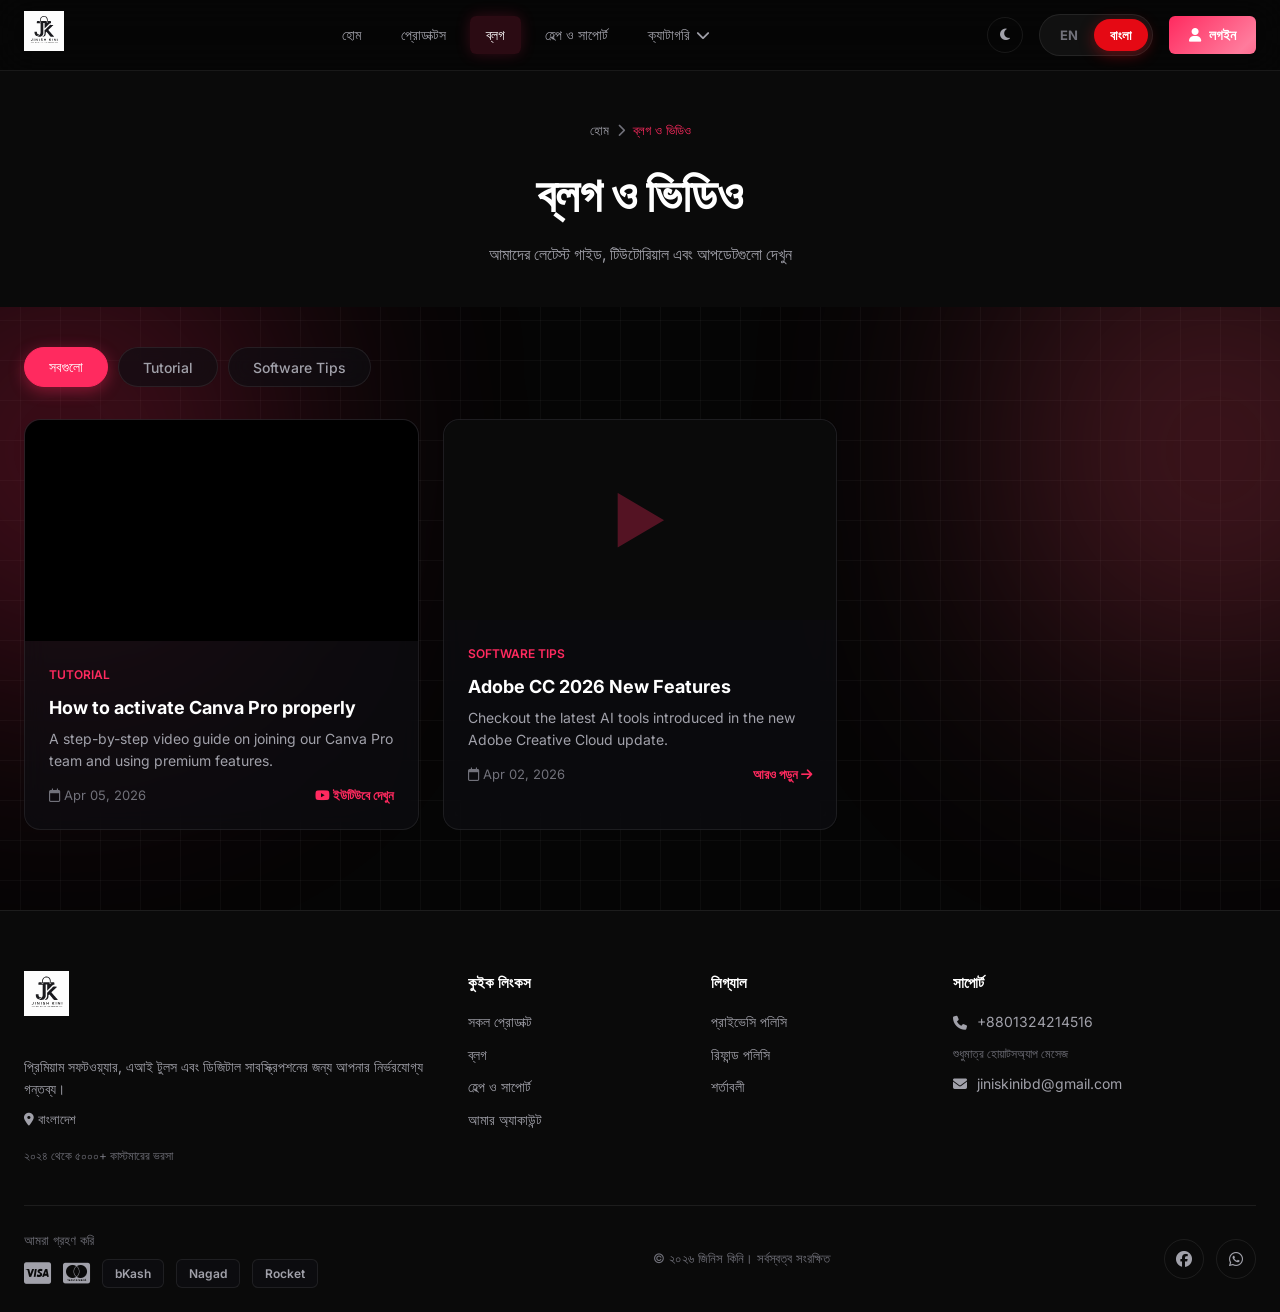
==== commit ae79250e: "Add files via upload" ====
--- a/blog.html
+++ b/blog.html
@@ -1,9 +1,12 @@
 <!DOCTYPE html>
-<html lang="en">
+<html lang="bn">
 <head>
     <meta charset="UTF-8">
     <meta name="viewport" content="width=device-width, initial-scale=1.0">
-    <title>Blog & Videos — Jinis Kini</title>
+    <title data-bn="ব্লগ ও ভিডিও — জিনিস কিনি" data-en="Blog & Videos — Jinis Kini">ব্লগ ও ভিডিও — জিনিস কিনি</title>
+    <!-- ═══ Browser Tab Icon (Favicon) ═══ -->
+    <link rel="icon" type="image/svg+xml" href="logo.svg">
+    
     <link rel="stylesheet" href="style.css">
     <link href="https://fonts.googleapis.com/css2?family=Inter:wght@300;400;500;600;700;800;900&display=swap" rel="stylesheet">
     <link rel="stylesheet" href="https://cdnjs.cloudflare.com/ajax/libs/font-awesome/6.5.1/css/all.min.css">
@@ -29,26 +32,42 @@
 <body>
     <nav class="navbar">
         <div class="container">
+            <!-- ═══ NAVBAR LOGO ═══ -->
             <a href="index.html" class="logo">
-                <svg width="180" height="45" viewBox="0 0 180 45" fill="none" xmlns="http://www.w3.org/2000/svg">
-                    <rect width="180" height="45" rx="8" fill="url(#logo-grad)"/>
-                    <text x="16" y="30" font-family="Inter" font-weight="800" font-size="20" fill="white">Jinis Kini</text>
-                    <text x="116" y="16" font-family="Inter" font-weight="600" font-size="7" fill="#a78bfa">PREMIUM</text>
-                    <text x="116" y="30" font-family="Inter" font-weight="400" font-size="9" fill="#94a3b8">SUBSCRIPTIONS</text>
-                    <defs><linearGradient id="logo-grad" x1="0" y1="0" x2="1" y2="1"><stop offset="0%" stop-color="#7c3aed"/><stop offset="100%" stop-color="#4f46e5"/></linearGradient></defs>
-                </svg>
+                <img src="logo.svg" alt="Jinis Kini" style="height: 40px; width: auto; object-fit: contain;">
             </a>
             <div class="nav-links">
-                <a href="index.html">Home</a>
-                <a href="products.html">Products</a>
-                <a href="blog.html" class="active">Blog & Videos</a>
-                <a href="support.html">Help & Support</a>
+                <a href="index.html" data-bn="হোম" data-en="Home">হোম</a>
+                <a href="products.html" data-bn="প্রোডাক্টস" data-en="Products">প্রোডাক্টস</a>
+                <a href="blog.html" class="active" data-bn="ব্লগ" data-en="Blog">ব্লগ</a>
+                <a href="support.html" data-bn="হেল্প ও সাপোর্ট" data-en="Help & Support">হেল্প ও সাপোর্ট</a>
+                
+                <!-- ══ CATEGORIES DROPDOWN ══ -->
+                <div class="nav-dropdown">
+                    <button class="dropbtn"><span data-bn="ক্যাটাগরি" data-en="Categories">ক্যাটাগরি</span> <i class="fas fa-chevron-down"></i></button>
+                    <div class="dropdown-content">
+                        <a href="products.html?cat=Adobe" data-bn="অ্যাডোবি" data-en="Adobe">Adobe</a>
+                        <a href="products.html?cat=AI Tools" data-bn="এআই টুলস" data-en="AI Tools">AI Tools</a>
+                        <a href="products.html?cat=Creative & Design" data-bn="ক্রিয়েটিভ ও ডিজাইন" data-en="Creative & Design">Creative & Design</a>
+                        <a href="products.html?cat=Video & Editing" data-bn="ভিডিও ও এডিটিং" data-en="Video & Editing">Video & Editing</a>
+                        <a href="products.html?cat=Office & Business" data-bn="অফিস ও বিজনেস" data-en="Office & Business">Office & Business</a>
+                        <a href="products.html?cat=Microsoft" data-bn="মাইক্রোসফট" data-en="Microsoft">Microsoft</a>
+                        <a href="products.html?cat=VPN & Security" data-bn="ভিপিএন ও সিকিউরিটি" data-en="VPN & Security">VPN & Security</a>
+                        <a href="products.html?cat=Streaming & Entertainment" data-bn="স্ট্রিমিং ও এন্টারটেইনমেন্ট" data-en="Streaming & Entertainment">Streaming & Entertainment</a>
+                    </div>
+                </div>
+
             </div>
             <div class="nav-right">
                 <button class="theme-toggle" onclick="toggleTheme()"><i class="fas fa-moon"></i></button>
-                <!-- Language Button Updated -->
-                <button class="lang-toggle" id="langBtn" onclick="toggleLanguage()">EN</button>
-                <a href="login.html" class="btn-login"><i class="fas fa-user"></i> Login</a>
+                
+                <!-- LANGUAGE TOGGLE BUTTON -->
+                <div class="lang-switch-wrapper" onclick="toggleLanguage()">
+                    <div class="lang-option en-opt">EN</div>
+                    <div class="lang-option bn-opt active">বাংলা</div>
+                </div>
+
+                <a href="login.html" class="btn-login"><i class="fas fa-user"></i> <span data-bn="লগইন" data-en="Login">লগইন</span></a>
                 <div class="hamburger" onclick="toggleMobileMenu()"><i class="fas fa-bars"></i></div>
             </div>
         </div>
@@ -57,12 +76,12 @@
     <section class="page-header">
         <div class="container">
             <div class="breadcrumb">
-                <a href="index.html">Home</a>
+                <a href="index.html" data-bn="হোম" data-en="Home">হোম</a>
                 <i class="fas fa-chevron-right"></i>
-                <span class="current">Blog & Videos</span>
-            </div>
-            <h1>Blog & Videos</h1>
-            <p>Watch our latest guides, tutorials, and updates</p>
+                <span class="current" data-bn="ব্লগ ও ভিডিও" data-en="Blog & Videos">ব্লগ ও ভিডিও</span>
+            </div>
+            <h1 data-bn="ব্লগ ও ভিডিও" data-en="Blog & Videos">ব্লগ ও ভিডিও</h1>
+            <p data-bn="আমাদের লেটেস্ট গাইড, টিউটোরিয়াল এবং আপডেটগুলো দেখুন" data-en="Watch our latest guides, tutorials, and updates">আমাদের লেটেস্ট গাইড, টিউটোরিয়াল এবং আপডেটগুলো দেখুন</p>
         </div>
     </section>
 
@@ -70,14 +89,14 @@
         <div class="container">
             <div class="filter-bar" id="blogFilter" style="justify-content:flex-start;">
                 <!-- Filter buttons will be generated dynamically -->
-                <button class="filter-btn active" onclick="filterBlog('all')">All Videos & Posts</button>
+                <button class="filter-btn active" onclick="filterBlog('all')" data-bn="সবগুলো" data-en="All Videos & Posts">সবগুলো</button>
             </div>
 
             <div id="blogGrid" class="blog-grid">
                 <!-- Loading State -->
                 <div style="text-align:center; padding:40px; grid-column:1/-1;">
                     <i class="fas fa-spinner fa-spin" style="font-size:32px; color:var(--accent-primary);"></i>
-                    <p style="margin-top:12px; color:var(--text-secondary);">Loading content from Google Sheet...</p>
+                    <p style="margin-top:12px; color:var(--text-secondary);" data-bn="গুগল শিট থেকে ডেটা লোড হচ্ছে..." data-en="Loading content from Google Sheet...">গুগল শিট থেকে ডেটা লোড হচ্ছে...</p>
                 </div>
             </div>
         </div>
@@ -85,8 +104,55 @@
 
     <footer class="footer">
         <div class="container">
-            <div class="footer-bottom" style="border-top:none; padding-top:40px;">
-                <p class="copyright">&copy; 2026 Jinis Kini. All rights reserved</p>
+            <div class="footer-grid">
+                <div class="footer-brand">
+                    <img src="logo.svg" alt="Jinis Kini Logo" style="height: 45px; width: auto; margin-bottom: 16px; object-fit: contain;">
+                    <p data-bn="প্রিমিয়াম সফটওয়্যার, এআই টুলস এবং ডিজিটাল সাবস্ক্রিপশনের জন্য আপনার নির্ভরযোগ্য গন্তব্য।" data-en="Your trusted destination for premium software, AI tools and digital subscriptions.">প্রিমিয়াম সফটওয়্যার, এআই টুলস এবং ডিজিটাল সাবস্ক্রিপশনের জন্য আপনার নির্ভরযোগ্য গন্তব্য।</p>
+                    <p class="footer-address" data-bn="<i class='fas fa-location-dot'></i> বাংলাদেশ" data-en="<i class='fas fa-location-dot'></i> Bangladesh"><i class="fas fa-location-dot"></i> বাংলাদেশ</p>
+                    <p class="footer-tagline" data-bn="২০২৪ থেকে ৫০০০+ কাস্টমারের ভরসা" data-en="Trusted by 5000+ customers Since 2024">২০২৪ থেকে ৫০০০+ কাস্টমারের ভরসা</p>
+                </div>
+                <div class="footer-links">
+                    <h4 data-bn="কুইক লিংকস" data-en="Quick Links">কুইক লিংকস</h4>
+                    <ul>
+                        <li><a href="products.html" data-bn="সকল প্রোডাক্ট" data-en="All Products">সকল প্রোডাক্ট</a></li>
+                        <li><a href="blog.html" data-bn="ব্লগ" data-en="Blog">ব্লগ</a></li>
+                        <li><a href="support.html" data-bn="হেল্প ও সাপোর্ট" data-en="Help & Support">হেল্প ও সাপোর্ট</a></li>
+                        <li><a href="dashboard.html" data-bn="আমার অ্যাকাউন্ট" data-en="My Account">আমার অ্যাকাউন্ট</a></li>
+                    </ul>
+                </div>
+                <div class="footer-links">
+                    <h4 data-bn="লিগ্যাল" data-en="Legal">লিগ্যাল</h4>
+                    <ul>
+                        <li><a href="privacy.html" data-bn="প্রাইভেসি পলিসি" data-en="Privacy Policy">প্রাইভেসি পলিসি</a></li>
+                        <li><a href="refund.html" data-bn="রিফান্ড পলিসি" data-en="Refund Policy">রিফান্ড পলিসি</a></li>
+                        <li><a href="privacy.html#terms" data-bn="শর্তাবলী" data-en="Terms & Conditions">শর্তাবলী</a></li>
+                    </ul>
+                </div>
+                <div class="footer-links">
+                    <h4 data-bn="সাপোর্ট" data-en="Support">সাপোর্ট</h4>
+                    <ul class="support-list">
+                        <li><a href="tel:+8801324214516"><i class="fas fa-phone"></i> +8801324214516</a></li>
+                        <li class="small-text" data-bn="শুধুমাত্র হোয়াটসঅ্যাপ মেসেজ" data-en="WhatsApp Message Only">শুধুমাত্র হোয়াটসঅ্যাপ মেসেজ</li>
+                        <li><a href="mailto:jiniskinibd@gmail.com"><i class="fas fa-envelope"></i> jiniskinibd@gmail.com</a></li>
+                    </ul>
+                </div>
+            </div>
+            <div class="footer-bottom">
+                <div class="payment-methods">
+                    <p data-bn="আমরা গ্রহণ করি" data-en="We Accept">আমরা গ্রহণ করি</p>
+                    <div class="payment-icons">
+                        <i class="fab fa-cc-visa"></i>
+                        <i class="fab fa-cc-mastercard"></i>
+                        <span class="payment-local">bKash</span>
+                        <span class="payment-local">Nagad</span>
+                        <span class="payment-local">Rocket</span>
+                    </div>
+                </div>
+                <p class="copyright" data-bn="&copy; ২০২৬ জিনিস কিনি। সর্বস্বত্ব সংরক্ষিত" data-en="&copy; 2026 Jinis Kini. All rights reserved">&copy; ২০২৬ জিনিস কিনি। সর্বস্বত্ব সংরক্ষিত</p>
+                <div class="social-links">
+                    <a href="#"><i class="fab fa-facebook"></i></a>
+                    <a href="#"><i class="fab fa-whatsapp"></i></a>
+                </div>
             </div>
         </div>
     </footer>
@@ -95,61 +161,65 @@
         <i class="fas fa-arrow-up"></i>
     </button>
 
-    <!-- Google Translate Element (Hidden) -->
-    <div id="google_translate_element" style="display:none;"></div>
-
-    <script type="text/javascript">
-        function googleTranslateElementInit() {
-            new google.translate.TranslateElement({
-                pageLanguage: 'en', 
-                includedLanguages: 'en,bn', 
-                autoDisplay: false
-            }, 'google_translate_element');
-        }
-    </script>
-    <script type="text/javascript" src="https://translate.google.com/translate_a/element.js?cb=googleTranslateElementInit"></script>
-
     <script>
         // ═══════ YOUR GOOGLE SHEET API URL FOR BLOGS ═══════
         const BLOG_SHEET_API = 'https://sheetdb.io/api/v1/yiauoepfjnnog';
 
         let blogPosts = [];
         let blogCategories = new Set();
+        let currentFilter = 'all';
 
         function toggleTheme() {
             document.body.classList.toggle('light-mode');
             const icon = document.querySelector('.theme-toggle i');
             icon.classList.toggle('fa-moon'); icon.classList.toggle('fa-sun');
         }
+        
         function toggleMobileMenu() {
             document.querySelector('.nav-links').classList.toggle('open');
             document.querySelector('.nav-right').classList.toggle('open');
         }
+        
         window.addEventListener('scroll', () => {
             document.getElementById('backToTop').style.display = window.scrollY > 300 ? 'flex' : 'none';
         });
 
-        // ── Translation Toggle Logic ──
-        let isBangla = false;
+        // ═════ NATIVE LANGUAGE SWITCHER ═════
+        function setLanguage(lang) {
+            localStorage.setItem('jinis_lang', lang);
+            document.documentElement.lang = lang;
+            
+            const enOpt = document.querySelector('.en-opt');
+            const bnOpt = document.querySelector('.bn-opt');
+            
+            if (enOpt && bnOpt) {
+                if (lang === 'bn') {
+                    bnOpt.classList.add('active');
+                    enOpt.classList.remove('active');
+                } else {
+                    enOpt.classList.add('active');
+                    bnOpt.classList.remove('active');
+                }
+            }
+
+            document.querySelectorAll('[data-bn]').forEach(el => {
+                if (lang === 'bn' && el.dataset.bn) {
+                    el.innerHTML = el.dataset.bn;
+                } else if (lang === 'en' && el.dataset.en) {
+                    el.innerHTML = el.dataset.en;
+                }
+            });
+
+            if (blogPosts.length > 0) {
+                renderFilters();
+                filterBlog(currentFilter);
+            }
+        }
+
         function toggleLanguage() {
-            let selectField = document.querySelector(".goog-te-combo");
-            let langBtn = document.getElementById('langBtn');
-            
-            if (selectField) {
-                if (!isBangla) {
-                    selectField.value = "bn";
-                    selectField.dispatchEvent(new Event("change"));
-                    langBtn.innerText = "BN";
-                    isBangla = true;
-                } else {
-                    selectField.value = "en";
-                    selectField.dispatchEvent(new Event("change"));
-                    langBtn.innerText = "EN";
-                    isBangla = false;
-                }
-            } else {
-                console.log("Google Translate is still loading...");
-            }
+            const currentLang = localStorage.getItem('jinis_lang') || 'bn';
+            const newLang = currentLang === 'bn' ? 'en' : 'bn';
+            setLanguage(newLang);
         }
 
         // YouTube link convert into Embed link
@@ -189,9 +259,15 @@
 
         function renderFilters() {
             const filterBar = document.getElementById('blogFilter');
-            filterBar.innerHTML = `<button class="filter-btn active" onclick="filterBlog('all')">All Videos & Posts</button>`;
+            const currentLang = localStorage.getItem('jinis_lang') || 'bn';
+            const allText = currentLang === 'bn' ? 'সবগুলো' : 'All Videos & Posts';
+            
+            filterBar.innerHTML = `<button class="filter-btn ${currentFilter === 'all' ? 'active' : ''}" onclick="filterBlog('all')">${allText}</button>`;
+            
             blogCategories.forEach(cat => {
-                filterBar.innerHTML += `<button class="filter-btn" onclick="filterBlog('${cat}')">${cat}</button>`;
+                if(cat) {
+                    filterBar.innerHTML += `<button class="filter-btn ${currentFilter === cat ? 'active' : ''}" onclick="filterBlog('${cat}')">${cat}</button>`;
+                }
             });
         }
 
@@ -199,8 +275,13 @@
             const grid = document.getElementById('blogGrid');
             grid.innerHTML = '';
             
+            const currentLang = localStorage.getItem('jinis_lang') || 'bn';
+            const noPostText = currentLang === 'bn' ? 'কোনো পোস্ট বা ভিডিও পাওয়া যায়নি।' : 'No posts or videos found.';
+            const watchText = currentLang === 'bn' ? 'ইউটিউবে দেখুন' : 'Watch on YouTube';
+            const readText = currentLang === 'bn' ? 'আরও পড়ুন' : 'Read more';
+            
             if(posts.length === 0) {
-                grid.innerHTML = '<div style="grid-column:1/-1;text-align:center;color:var(--text-muted)">No posts or videos found.</div>';
+                grid.innerHTML = `<div style="grid-column:1/-1;text-align:center;color:var(--text-muted)">${noPostText}</div>`;
                 return;
             }
 
@@ -224,7 +305,7 @@
                 }
 
                 const card = `
-                    <div class="blog-card">
+                    <div class="blog-card" style="backdrop-filter: blur(12px); -webkit-backdrop-filter: blur(12px); background: var(--bg-card);">
                         ${mediaHtml}
                         <div class="blog-content">
                             <span class="blog-category">${post.category || 'Updates'}</span>
@@ -232,7 +313,7 @@
                             <p>${post.excerpt}</p>
                             <div class="blog-meta">
                                 <span><i class="far fa-calendar"></i> ${post.date || 'Recent'}</span>
-                                ${post.video_link ? `<a href="${post.video_link}" target="_blank" class="read-more"><i class="fab fa-youtube"></i> Watch on YouTube</a>` : `<a href="#" class="read-more">Read more <i class="fas fa-arrow-right"></i></a>`}
+                                ${post.video_link ? `<a href="${post.video_link}" target="_blank" class="read-more"><i class="fab fa-youtube"></i> ${watchText}</a>` : `<a href="#" class="read-more">${readText} <i class="fas fa-arrow-right"></i></a>`}
                             </div>
                         </div>
                     </div>
@@ -242,10 +323,13 @@
         }
 
         function filterBlog(category) {
-            document.querySelectorAll('#blogFilter .filter-btn').forEach(b => b.classList.remove('active'));
-            event.target.classList.add('active');
-            if (category === 'all') renderBlog(blogPosts);
-            else renderBlog(blogPosts.filter(p => p.category === category));
+            currentFilter = category;
+            renderFilters(); 
+            if (category === 'all') {
+                renderBlog(blogPosts);
+            } else {
+                renderBlog(blogPosts.filter(p => p.category === category));
+            }
         }
 
         function getFallbackBlogs() {
@@ -267,7 +351,11 @@
             ];
         }
 
-        document.addEventListener('DOMContentLoaded', loadBlogData);
+        document.addEventListener('DOMContentLoaded', () => {
+            const savedLang = localStorage.getItem('jinis_lang') || 'bn';
+            setLanguage(savedLang);
+            loadBlogData();
+        });
     </script>
 </body>
 </html>
--- a/style.css
+++ b/style.css
@@ -1,6 +1,54 @@
 /* ═══════════════════════════════════════
    Jinis Kini — Complete Stylesheet (Red/Pink Theme & 3-Col Mobile)
    ═══════════════════════════════════════ */
+ /* ═══ Update Font at the top of style.css ═══ */
+@import url('https://fonts.googleapis.com/css2?family=Inter:wght@400;500;600;700;800&family=Noto+Sans+Bengali:wght@400;500;600;700;800&display=swap');
+
+:root {
+    /* Font update kora holo */
+    --font: 'Inter', 'Noto Sans Bengali', sans-serif;
+    
+    /* Apnar ager color variable gula ekhane thakbe... */
+    --bg-primary: #050505;
+    --bg-secondary: #0a0a0a;
+    --bg-card: #0f0f13;
+    /* ...baki ager shob variable thik thakbe */
+}
+
+/* ═══ Language Switcher Button (Style er ekdom niche add korun) ═══ */
+.lang-switch-wrapper {
+    display: flex;
+    align-items: center;
+    background: rgba(255, 255, 255, 0.05);
+    border-radius: 50px;
+    padding: 4px;
+    cursor: pointer;
+    user-select: none;
+    border: 1px solid var(--border-color);
+    margin: 0 8px;
+    transition: all 0.3s;
+}
+
+.light-mode .lang-switch-wrapper {
+    background: #f0f2f5;
+    border-color: #e5e7eb;
+}
+
+.lang-option {
+    padding: 6px 16px;
+    font-size: 13px;
+    font-weight: 700;
+    border-radius: 50px;
+    color: var(--text-muted);
+    transition: all 0.3s ease;
+    font-family: var(--font);
+}
+
+.lang-option.active {
+    background: #e50914; 
+    color: #ffffff;
+    box-shadow: 0 4px 15px rgba(229, 9, 20, 0.4);
+}
 
 :root {
     --bg-primary: #050505;
@@ -602,80 +650,111 @@
 .feature-card h3 { font-size: 17px; font-weight: 700; margin-bottom: 10px; }
 .feature-card p { font-size: 14px; color: var(--text-secondary); line-height: 1.6; }
 
-/* ── LIVE CHAT ── */
+/* ── LIVE CHAT (GLASSY EFFECT) ── */
 .live-chat { padding: 40px 0; }
 
-.chat-card {
-    background: var(--gradient-1);
-    border-radius: var(--radius);
-    padding: 60px 40px;
-    text-align: center;
-    position: relative;
-    overflow: hidden;
-}
-
-.chat-card::before {
-    content: '';
-    position: absolute;
-    top: -50%;
-    right: -20%;
-    width: 400px;
-    height: 400px;
-    background: rgba(255, 255, 255, 0.05);
-    border-radius: 50%;
+.chat-card { 
+    background: rgba(15, 15, 19, 0.4); /* Glassy transparent background */
+    backdrop-filter: blur(24px);
+    -webkit-backdrop-filter: blur(24px);
+    border: 1px solid rgba(255, 42, 95, 0.2);
+    border-radius: var(--radius); 
+    padding: 60px 40px; 
+    text-align: center; 
+    position: relative; 
+    overflow: hidden; 
+    box-shadow: 0 15px 40px rgba(0,0,0,0.4); 
+}
+
+/* Ambient Glow inside the chat card */
+.chat-card::before { 
+    content: ''; 
+    position: absolute; 
+    top: -50px; 
+    left: -50px; 
+    width: 250px; 
+    height: 250px; 
+    background: var(--accent-primary); 
+    filter: blur(100px);
+    border-radius: 50%; 
+    opacity: 0.2;
+    z-index: 0;
+}
+.chat-card::after { 
+    content: ''; 
+    position: absolute; 
+    bottom: -50px; 
+    right: -50px; 
+    width: 250px; 
+    height: 250px; 
+    background: var(--accent-secondary); 
+    filter: blur(100px);
+    border-radius: 50%; 
+    opacity: 0.15;
+    z-index: 0;
 }
 
 .chat-content { position: relative; z-index: 1; }
 
-.chat-content h2 {
-    font-size: 28px;
-    font-weight: 800;
-    margin-bottom: 12px;
-}
-
-.chat-content p {
-    font-size: 16px;
-    opacity: 0.9;
-    max-width: 500px;
-    margin: 0 auto 24px;
-    line-height: 1.6;
-}
-
-.btn-whatsapp {
-    display: inline-flex;
-    align-items: center;
-    gap: 10px;
-    padding: 16px 36px;
-    background: var(--whatsapp);
-    color: white;
-    border-radius: var(--radius-sm);
-    font-size: 16px;
-    font-weight: 600;
-    transition: all 0.3s;
-}
-
-.btn-whatsapp:hover { opacity: 0.9; transform: translateY(-2px); }
-
-.chat-status {
-    display: block;
-    margin-top: 12px;
-    font-size: 14px;
-    opacity: 0.8;
-}
-
-.dot {
-    display: inline-block;
-    width: 8px;
-    height: 8px;
-    background: var(--whatsapp);
-    border-radius: 50%;
-    margin-right: 6px;
-    animation: pulse 1.5s infinite;
-}
-
-@keyframes pulse {
-    0%, 100% { opacity: 1; }
-    50% { opacity: 0.4; }
+.chat-content h2 { 
+    font-size: 32px; 
+    font-weight: 800; 
+    margin-bottom: 12px; 
+    color: var(--text-primary);
+}
+
+.chat-content p { 
+    font-size: 16px; 
+    color: var(--text-secondary); 
+    max-width: 500px; 
+    margin: 0 auto 28px; 
+    line-height: 1.6; 
+}
+
+/* Glassy WhatsApp Button */
+.btn-whatsapp { 
+    display: inline-flex; 
+    align-items: center; 
+    gap: 10px; 
+    padding: 16px 36px; 
+    background: rgba(37, 211, 102, 0.1); 
+    color: #25d366; 
+    border: 1px solid rgba(37, 211, 102, 0.4);
+    border-radius: 100px; 
+    font-size: 16px; 
+    font-weight: 700; 
+    transition: all 0.3s; 
+    backdrop-filter: blur(10px);
+}
+
+.btn-whatsapp:hover { 
+    background: #25d366; 
+    color: white; 
+    box-shadow: 0 10px 25px rgba(37, 211, 102, 0.4); 
+    transform: translateY(-4px); 
+}
+
+.chat-status { 
+    display: block; 
+    margin-top: 16px; 
+    font-size: 14px; 
+    color: var(--text-muted); 
+    font-weight: 500; 
+}
+
+.dot { 
+    display: inline-block; 
+    width: 8px; 
+    height: 8px; 
+    background: #25d366; 
+    border-radius: 50%; 
+    margin-right: 6px; 
+    animation: pulse 1.5s infinite; 
+}
+
+@keyframes pulse { 
+    0%, 100% { opacity: 1; transform:scale(1); } 
+    50% { opacity: 0.4; transform:scale(1.2); } 
 }
 
 /* ── FOOTER ── */
@@ -1979,20 +2058,112 @@
 .feature-card h3 { font-size: 17px; font-weight: 700; margin-bottom: 10px; }
 .feature-card p { font-size: 14px; color: var(--text-secondary); line-height: 1.6; }
 
-/* ── LIVE CHAT ── */
+/* ── LIVE CHAT (GLASSY EFFECT) ── */
 .live-chat { padding: 40px 0; }
-.chat-card { background: var(--gradient-1); background-size: 200% auto; animation: shine 4s linear infinite; border-radius: var(--radius); padding: 60px 40px; text-align: center; position: relative; overflow: hidden; box-shadow: 0 15px 40px rgba(255,42,95,0.3); }
-.chat-card::before { content: ''; position: absolute; top: -50%; right: -20%; width: 400px; height: 400px; background: rgba(255, 255, 255, 0.05); border-radius: 50%; }
+
+.chat-card { 
+    background: rgba(15, 15, 19, 0.4); /* Glassy transparent background */
+    backdrop-filter: blur(24px);
+    -webkit-backdrop-filter: blur(24px);
+    border: 1px solid rgba(255, 42, 95, 0.2);
+    border-radius: var(--radius); 
+    padding: 60px 40px; 
+    text-align: center; 
+    position: relative; 
+    overflow: hidden; 
+    box-shadow: 0 15px 40px rgba(0,0,0,0.4); 
+}
+
+/* Ambient Glow inside the chat card */
+.chat-card::before { 
+    content: ''; 
+    position: absolute; 
+    top: -50px; 
+    left: -50px; 
+    width: 250px; 
+    height: 250px; 
+    background: var(--accent-primary); 
+    filter: blur(100px);
+    border-radius: 50%; 
+    opacity: 0.2;
+    z-index: 0;
+}
+.chat-card::after { 
+    content: ''; 
+    position: absolute; 
+    bottom: -50px; 
+    right: -50px; 
+    width: 250px; 
+    height: 250px; 
+    background: var(--accent-secondary); 
+    filter: blur(100px);
+    border-radius: 50%; 
+    opacity: 0.15;
+    z-index: 0;
+}
+
 .chat-content { position: relative; z-index: 1; }
-.chat-content h2 { font-size: 28px; font-weight: 800; margin-bottom: 12px; }
-.chat-content p { font-size: 16px; opacity: 0.9; max-width: 500px; margin: 0 auto 24px; line-height: 1.6; text-shadow: 0 2px 4px rgba(0,0,0,0.2); }
-.btn-whatsapp { display: inline-flex; align-items: center; gap: 10px; padding: 16px 36px; background: var(--whatsapp); color: white; border-radius: var(--radius-sm); font-size: 16px; font-weight: 600; transition: all 0.3s; box-shadow: 0 8px 20px rgba(37, 211, 102, 0.4); }
-.btn-whatsapp:hover { opacity: 0.9; transform: translateY(-4px); box-shadow: 0 12px 25px rgba(37, 211, 102, 0.6); }
-.chat-status { display: block; margin-top: 12px; font-size: 14px; opacity: 0.9; font-weight: 500; }
-.dot { display: inline-block; width: 8px; height: 8px; background: var(--whatsapp); border-radius: 50%; margin-right: 6px; animation: pulse 1.5s infinite; }
-@keyframes pulse { 0%, 100% { opacity: 1; transform:scale(1); } 50% { opacity: 0.4; transform:scale(1.2); } }
-
-/* ── FOOTER ── */
+
+.chat-content h2 { 
+    font-size: 32px; 
+    font-weight: 800; 
+    margin-bottom: 12px; 
+    color: var(--text-primary);
+}
+
+.chat-content p { 
+    font-size: 16px; 
+    color: var(--text-secondary); 
+    max-width: 500px; 
+    margin: 0 auto 28px; 
+    line-height: 1.6; 
+}
+
+/* Glassy WhatsApp Button */
+.btn-whatsapp { 
+    display: inline-flex; 
+    align-items: center; 
+    gap: 10px; 
+    padding: 16px 36px; 
+    background: rgba(37, 211, 102, 0.1); 
+    color: #25d366; 
+    border: 1px solid rgba(37, 211, 102, 0.4);
+    border-radius: 100px; 
+    font-size: 16px; 
+    font-weight: 700; 
+    transition: all 0.3s; 
+    backdrop-filter: blur(10px);
+}
+
+.btn-whatsapp:hover { 
+    background: #25d366; 
+    color: white; 
+    box-shadow: 0 10px 25px rgba(37, 211, 102, 0.4); 
+    transform: translateY(-4px); 
+}
+
+.chat-status { 
+    display: block; 
+    margin-top: 16px; 
+    font-size: 14px; 
+    color: var(--text-muted); 
+    font-weight: 500; 
+}
+
+.dot { 
+    display: inline-block; 
+    width: 8px; 
+    height: 8px; 
+    background: #25d366; 
+    border-radius: 50%; 
+    margin-right: 6px; 
+    animation: pulse 1.5s infinite; 
+}
+
+@keyframes pulse { 
+    0%, 100% { opacity: 1; transform:scale(1); } 
+    50% { opacity: 0.4; transform:scale(1.2); } 
+}
 .footer { background: var(--bg-secondary); border-top: 1px solid var(--border-color); padding: 60px 0 0; }
 .footer-grid { display: grid; grid-template-columns: 2fr 1fr 1fr 1.5fr; gap: 40px; margin-bottom: 40px; }
 .footer-brand p { font-size: 14px; color: var(--text-secondary); margin-top: 16px; line-height: 1.6; }
@@ -2209,4 +2380,27 @@
     border-color: var(--accent-primary); 
     color: white; 
     box-shadow: 0 4px 15px var(--accent-glow);
+}
+/* Product Detail Image Mobile Fix */
+.product-gallery img {
+    width: 100% !important;
+    max-height: 300px !important; /* ছবির সর্বোচ্চ উচ্চতা বেঁধে দেওয়া হলো */
+    object-fit: contain !important;
+    padding: 20px !important;
+}
+
+/* যদি মোবাইলের জন্য আলাদা ফিক্স করতে চান */
+@media (max-width: 768px) {
+    .product-detail-grid {
+        display: flex;
+        flex-direction: column;
+    }
+    .product-gallery {
+        position: relative !important;
+        top: 0 !important;
+        margin-bottom: 20px;
+    }
+    .product-gallery img {
+        max-height: 220px !important;
+    }
 }
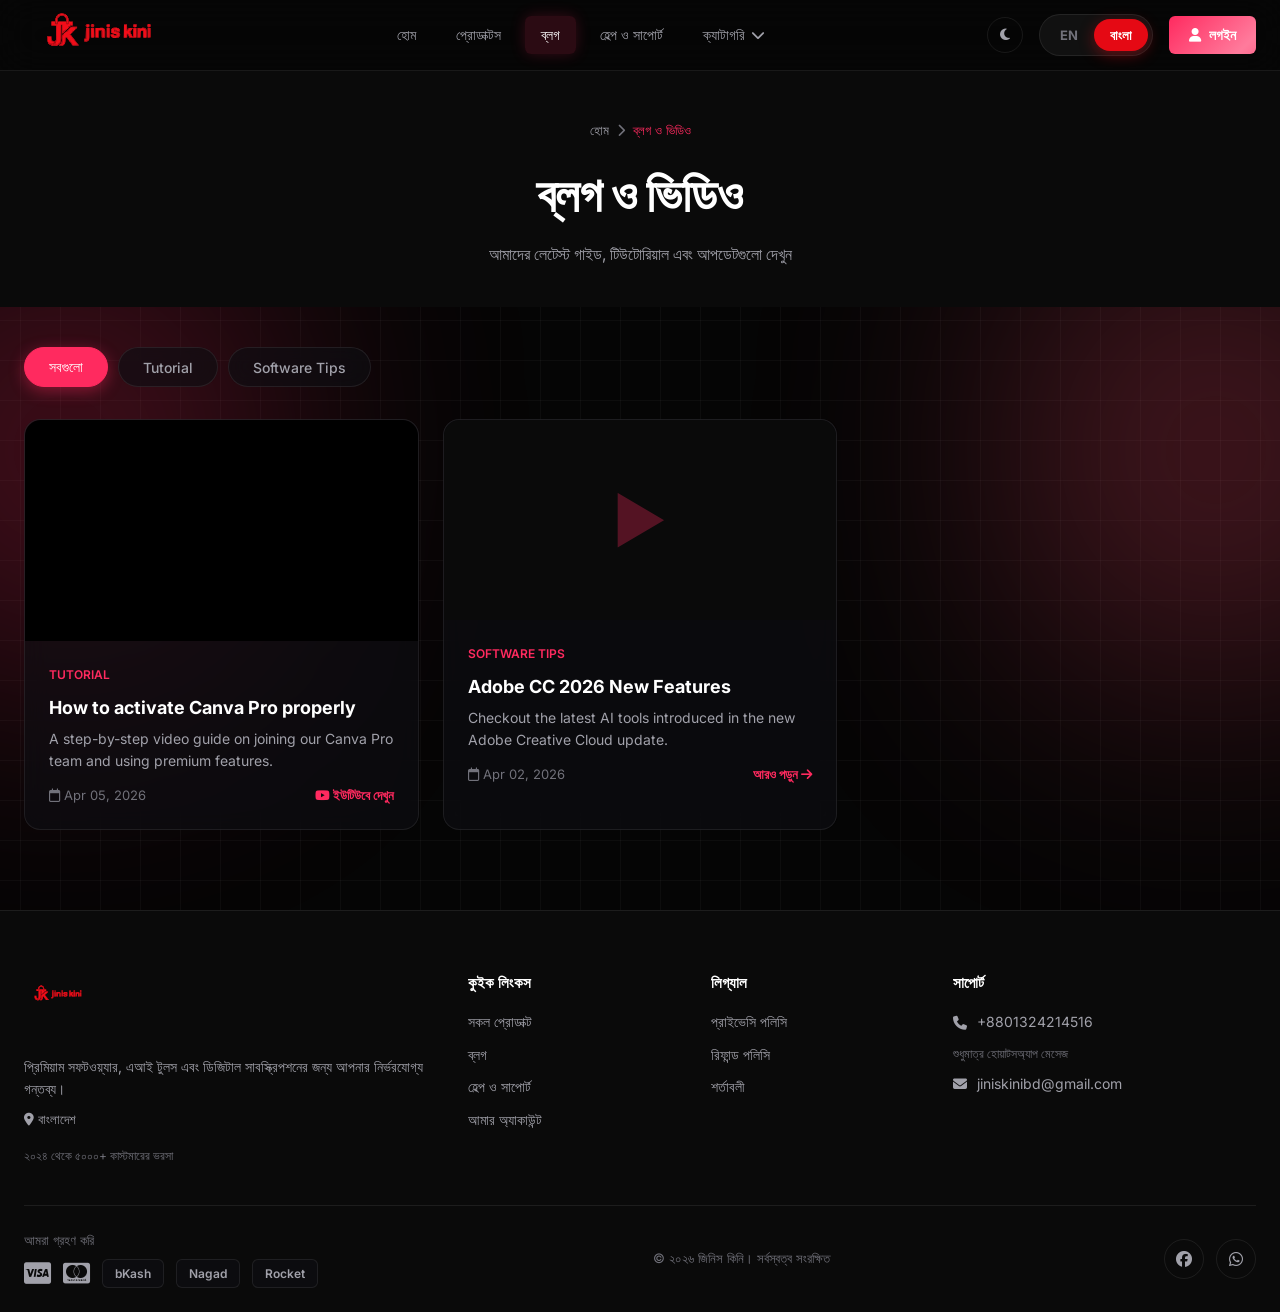
==== commit 5bd6ff6d: "Add files via upload" ====
--- a/blog.html
+++ b/blog.html
@@ -34,7 +34,7 @@
         <div class="container">
             <!-- ═══ NAVBAR LOGO ═══ -->
             <a href="index.html" class="logo">
-                <img src="logo.svg" alt="Jinis Kini" style="height: 40px; width: auto; object-fit: contain;">
+                <img src="logo.svg" alt="Jinis Kini" class="nav-brand-logo">
             </a>
             <div class="nav-links">
                 <a href="index.html" data-bn="হোম" data-en="Home">হোম</a>
@@ -163,7 +163,7 @@
 
     <script>
         // ═══════ YOUR GOOGLE SHEET API URL FOR BLOGS ═══════
-        const BLOG_SHEET_API = 'https://sheetdb.io/api/v1/yiauoepfjnnog';
+        const BLOG_SHEET_API = 'https://script.google.com/macros/s/AKfycbw0PCqpek0M4sao3cAfrzV16Xqk2PaLksllmeXFFRZUupvTkxz2PUETsDPi06n7uv4/exec';
 
         let blogPosts = [];
         let blogCategories = new Set();
--- a/style.css
+++ b/style.css
@@ -2403,4 +2403,18 @@
     .product-gallery img {
         max-height: 220px !important;
     }
+}
+.nav-brand-logo {
+    height: 100px; /* আপনার পছন্দমতো সাইজ বাড়াতে বা কমাতে পারেন (যেমন: 50px, 60px) */
+    width: auto;
+    max-width: 220px;
+    object-fit: contain;
+    transition: transform 0.3s ease;
+}
+
+/* মোবাইল ভার্সনের জন্য একটু ছোট রাখা ভালো */
+@media (max-width: 768px) {
+    .nav-brand-logo {
+        height: 45px;
+    }
 }
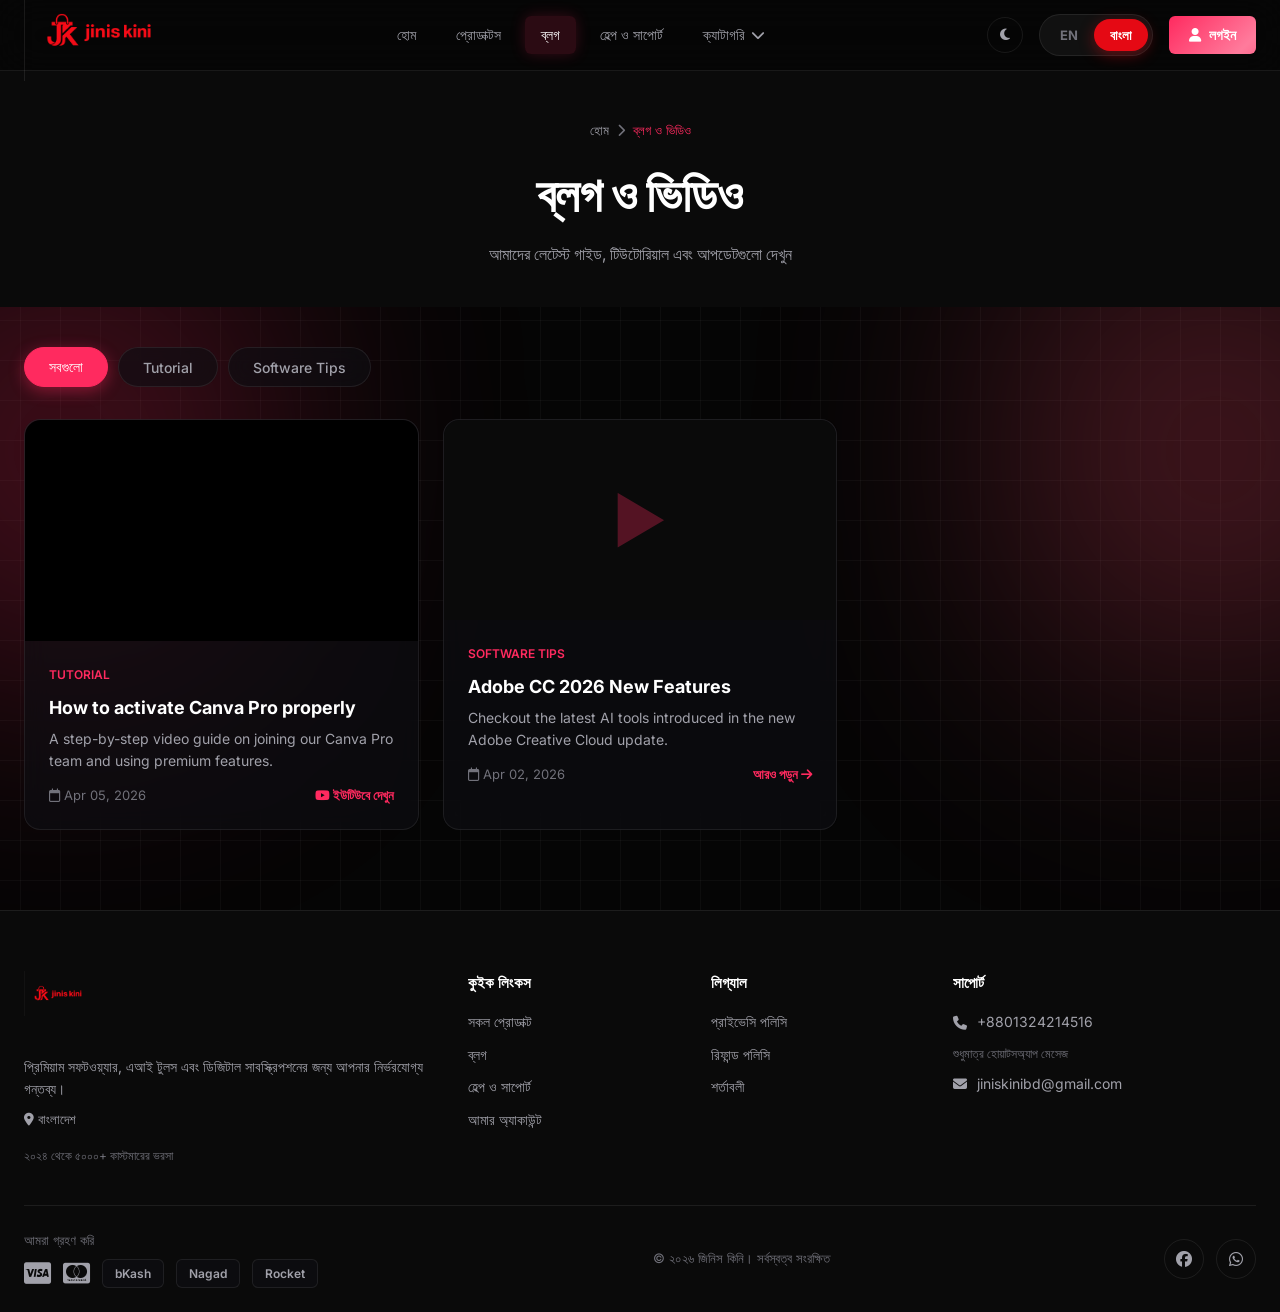
==== commit 04a8681f: "Add files via upload" ====
--- a/blog.html
+++ b/blog.html
@@ -5,7 +5,7 @@
     <meta name="viewport" content="width=device-width, initial-scale=1.0">
     <title data-bn="ব্লগ ও ভিডিও — জিনিস কিনি" data-en="Blog & Videos — Jinis Kini">ব্লগ ও ভিডিও — জিনিস কিনি</title>
     <!-- ═══ Browser Tab Icon (Favicon) ═══ -->
-    <link rel="icon" type="image/svg+xml" href="logo.svg">
+    <link rel="icon" type="image/svg+xml" href="logo.png">
     
     <link rel="stylesheet" href="style.css">
     <link href="https://fonts.googleapis.com/css2?family=Inter:wght@300;400;500;600;700;800;900&display=swap" rel="stylesheet">
@@ -34,7 +34,7 @@
         <div class="container">
             <!-- ═══ NAVBAR LOGO ═══ -->
             <a href="index.html" class="logo">
-                <img src="logo.svg" alt="Jinis Kini" class="nav-brand-logo">
+                <img src="logo.png" alt="Jinis Kini" class="nav-brand-logo">
             </a>
             <div class="nav-links">
                 <a href="index.html" data-bn="হোম" data-en="Home">হোম</a>
@@ -106,7 +106,7 @@
         <div class="container">
             <div class="footer-grid">
                 <div class="footer-brand">
-                    <img src="logo.svg" alt="Jinis Kini Logo" style="height: 45px; width: auto; margin-bottom: 16px; object-fit: contain;">
+                    <img src="logo.png" alt="Jinis Kini Logo" style="height: 45px; width: auto; margin-bottom: 16px; object-fit: contain;">
                     <p data-bn="প্রিমিয়াম সফটওয়্যার, এআই টুলস এবং ডিজিটাল সাবস্ক্রিপশনের জন্য আপনার নির্ভরযোগ্য গন্তব্য।" data-en="Your trusted destination for premium software, AI tools and digital subscriptions.">প্রিমিয়াম সফটওয়্যার, এআই টুলস এবং ডিজিটাল সাবস্ক্রিপশনের জন্য আপনার নির্ভরযোগ্য গন্তব্য।</p>
                     <p class="footer-address" data-bn="<i class='fas fa-location-dot'></i> বাংলাদেশ" data-en="<i class='fas fa-location-dot'></i> Bangladesh"><i class="fas fa-location-dot"></i> বাংলাদেশ</p>
                     <p class="footer-tagline" data-bn="২০২৪ থেকে ৫০০০+ কাস্টমারের ভরসা" data-en="Trusted by 5000+ customers Since 2024">২০২৪ থেকে ৫০০০+ কাস্টমারের ভরসা</p>
